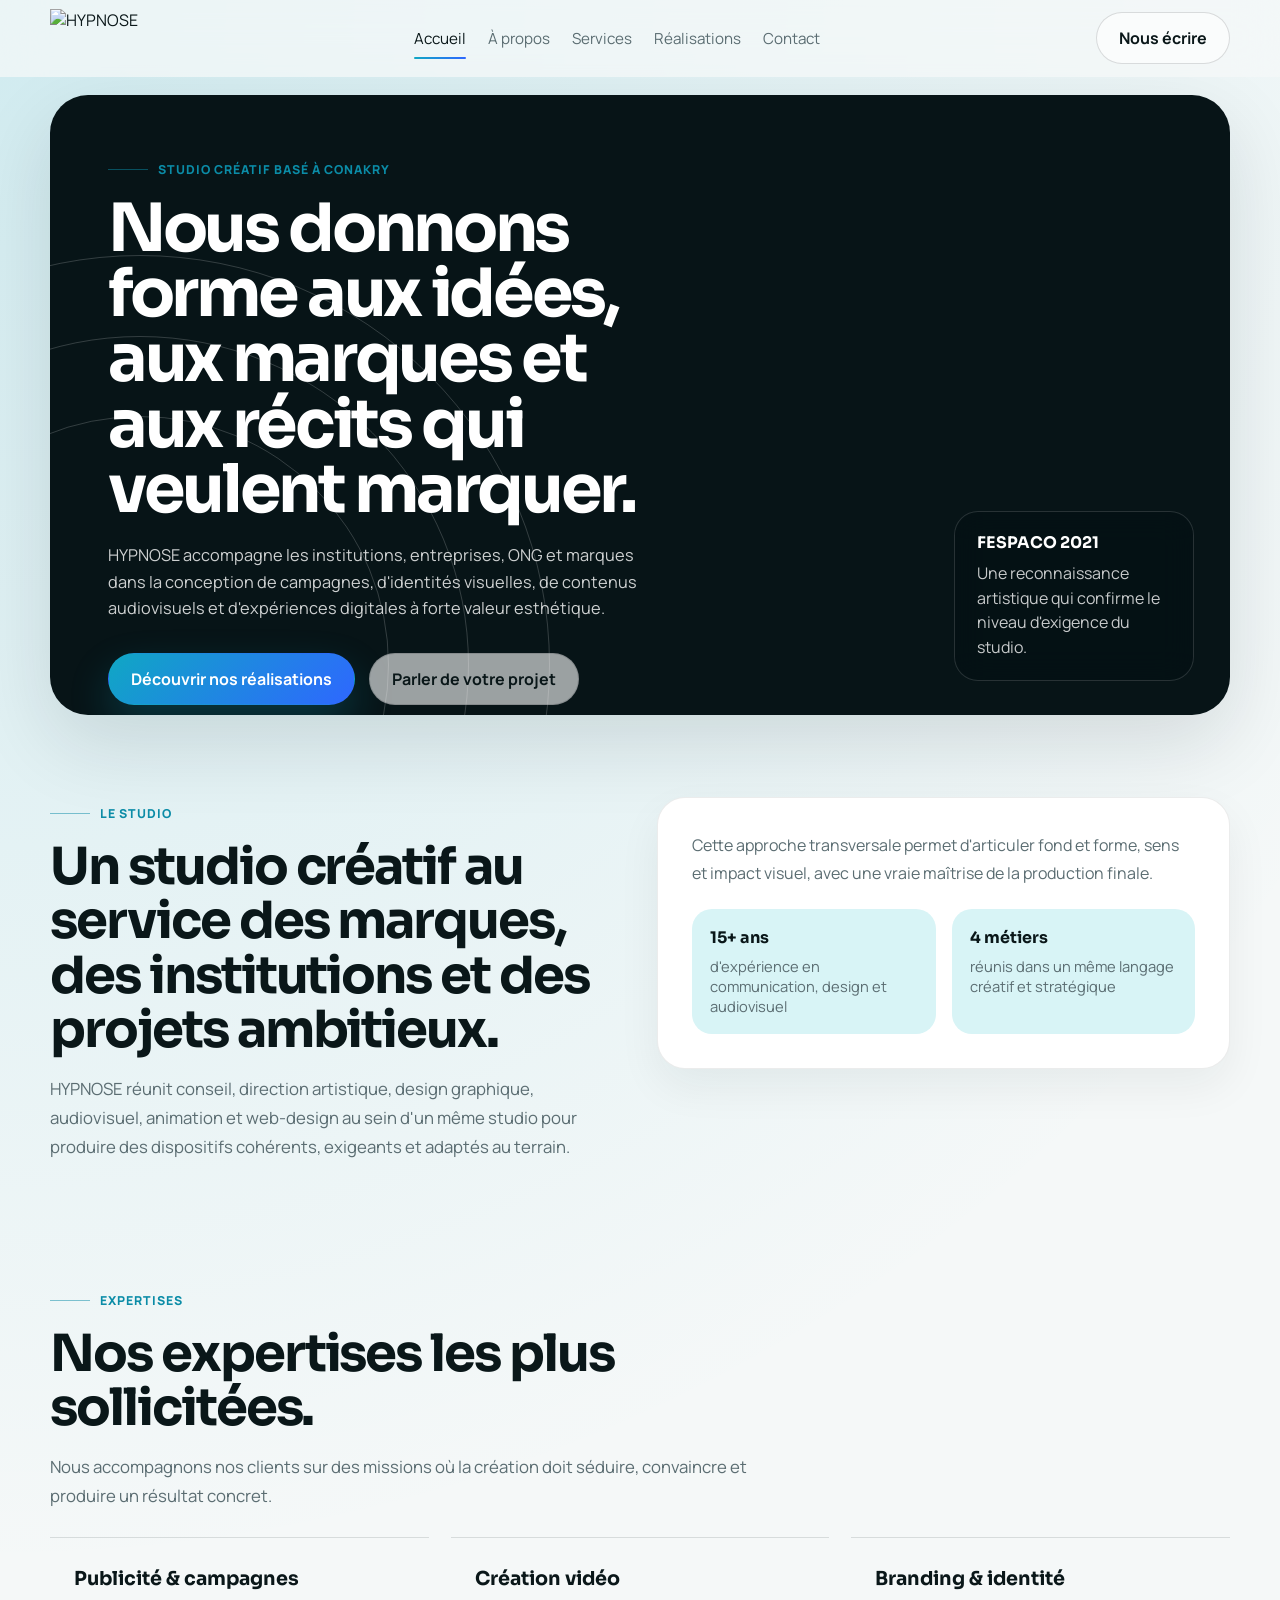
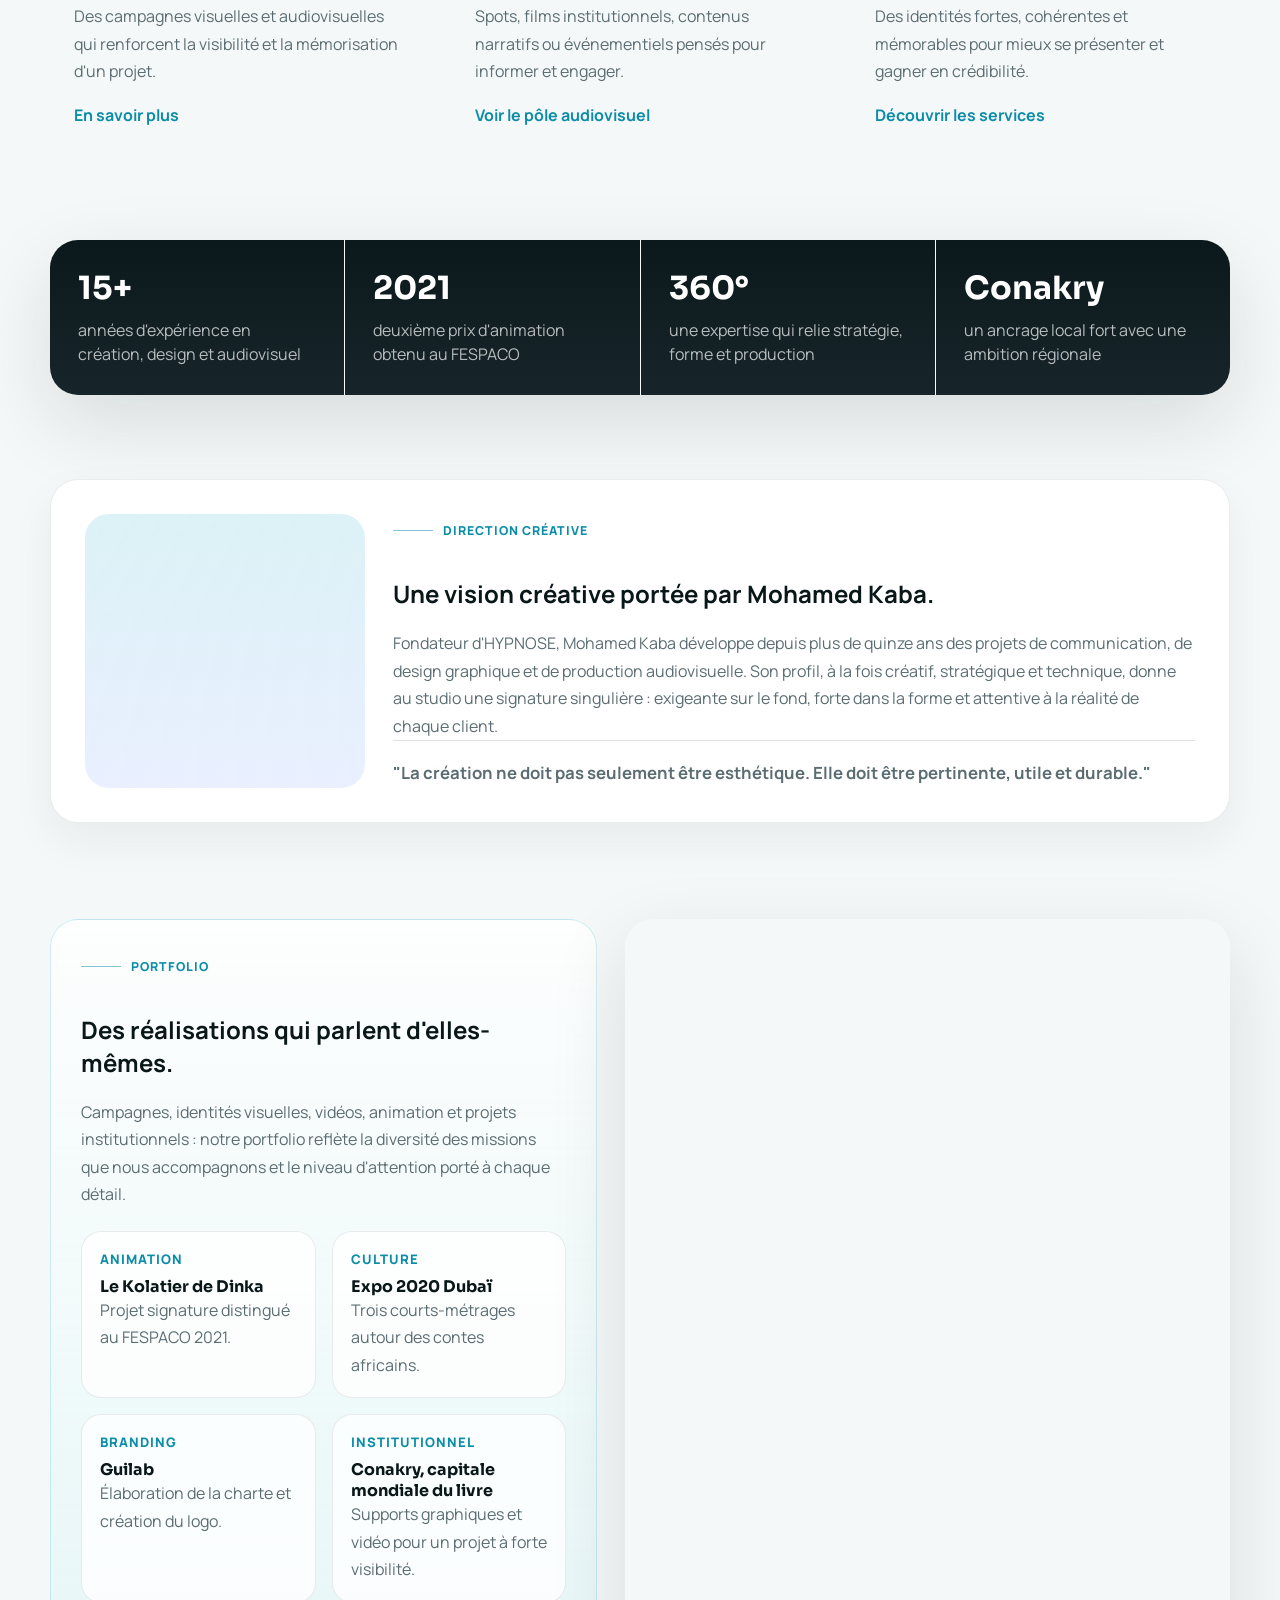
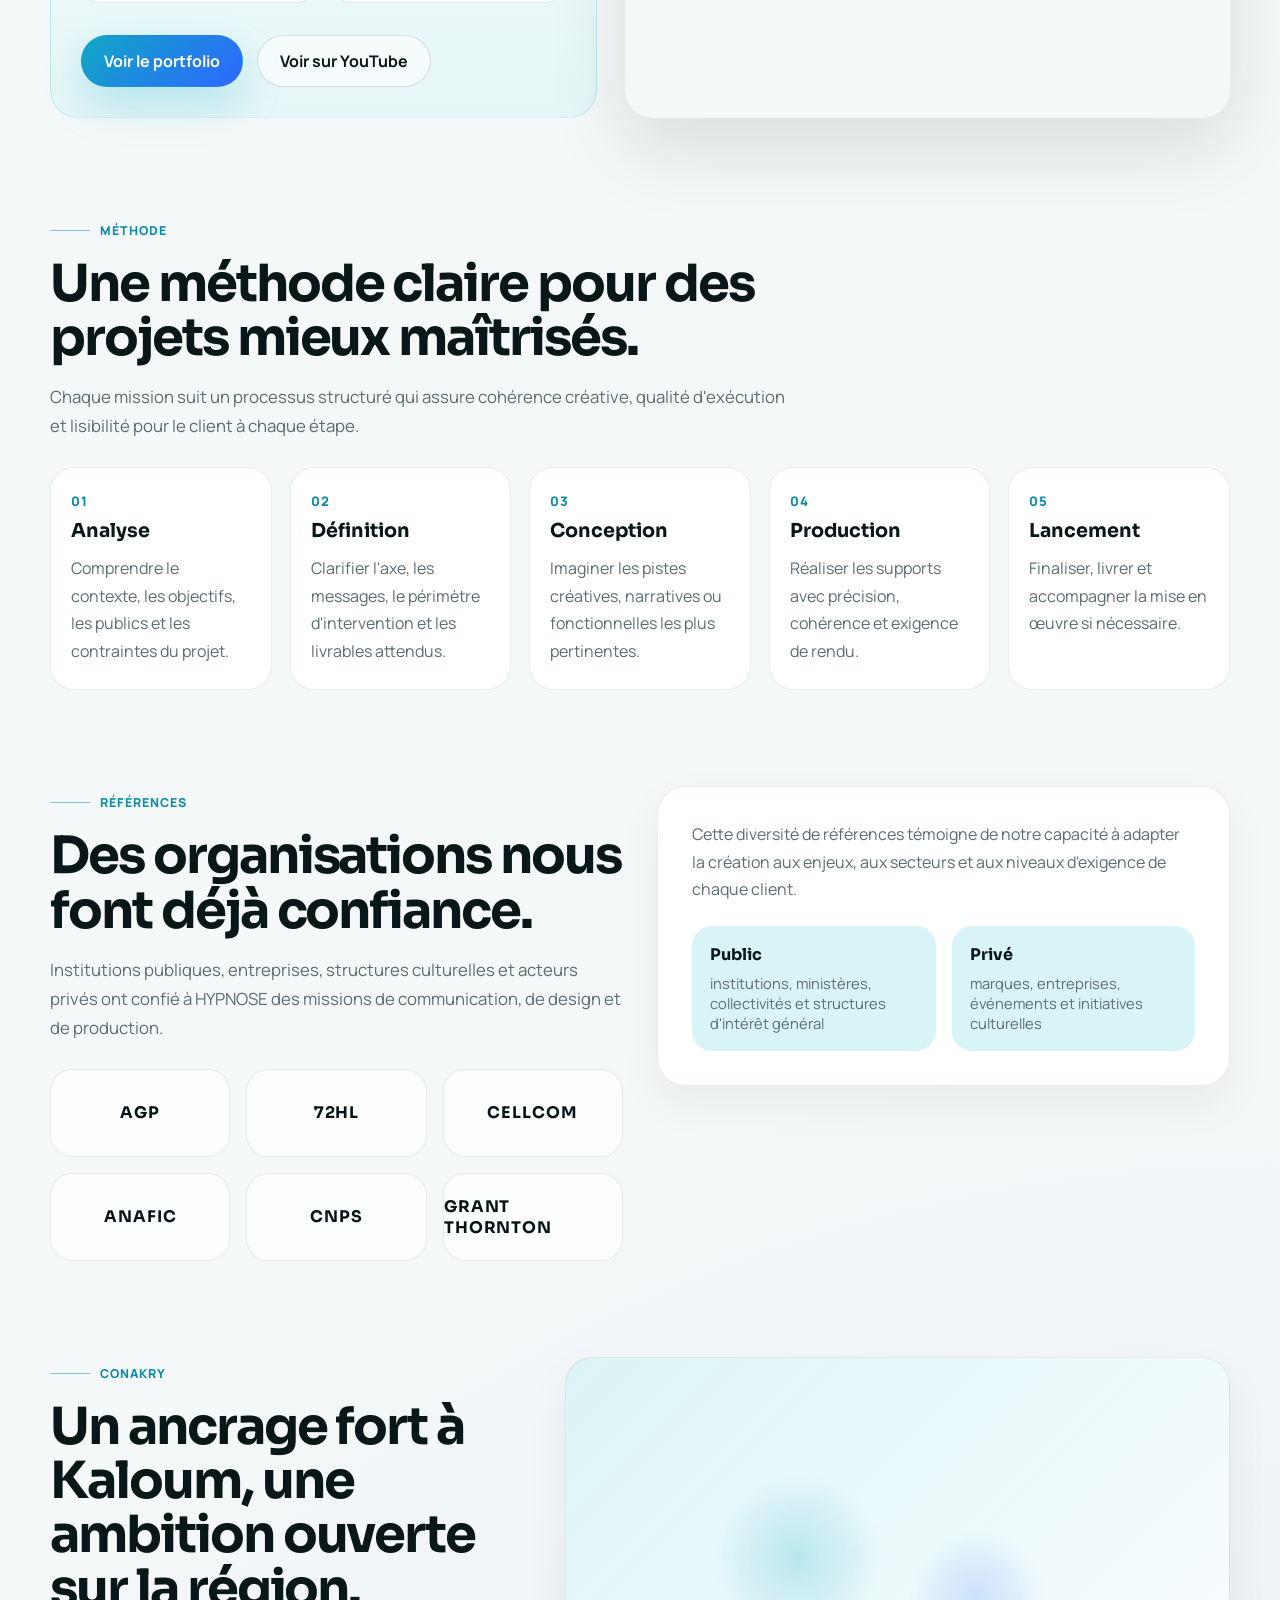
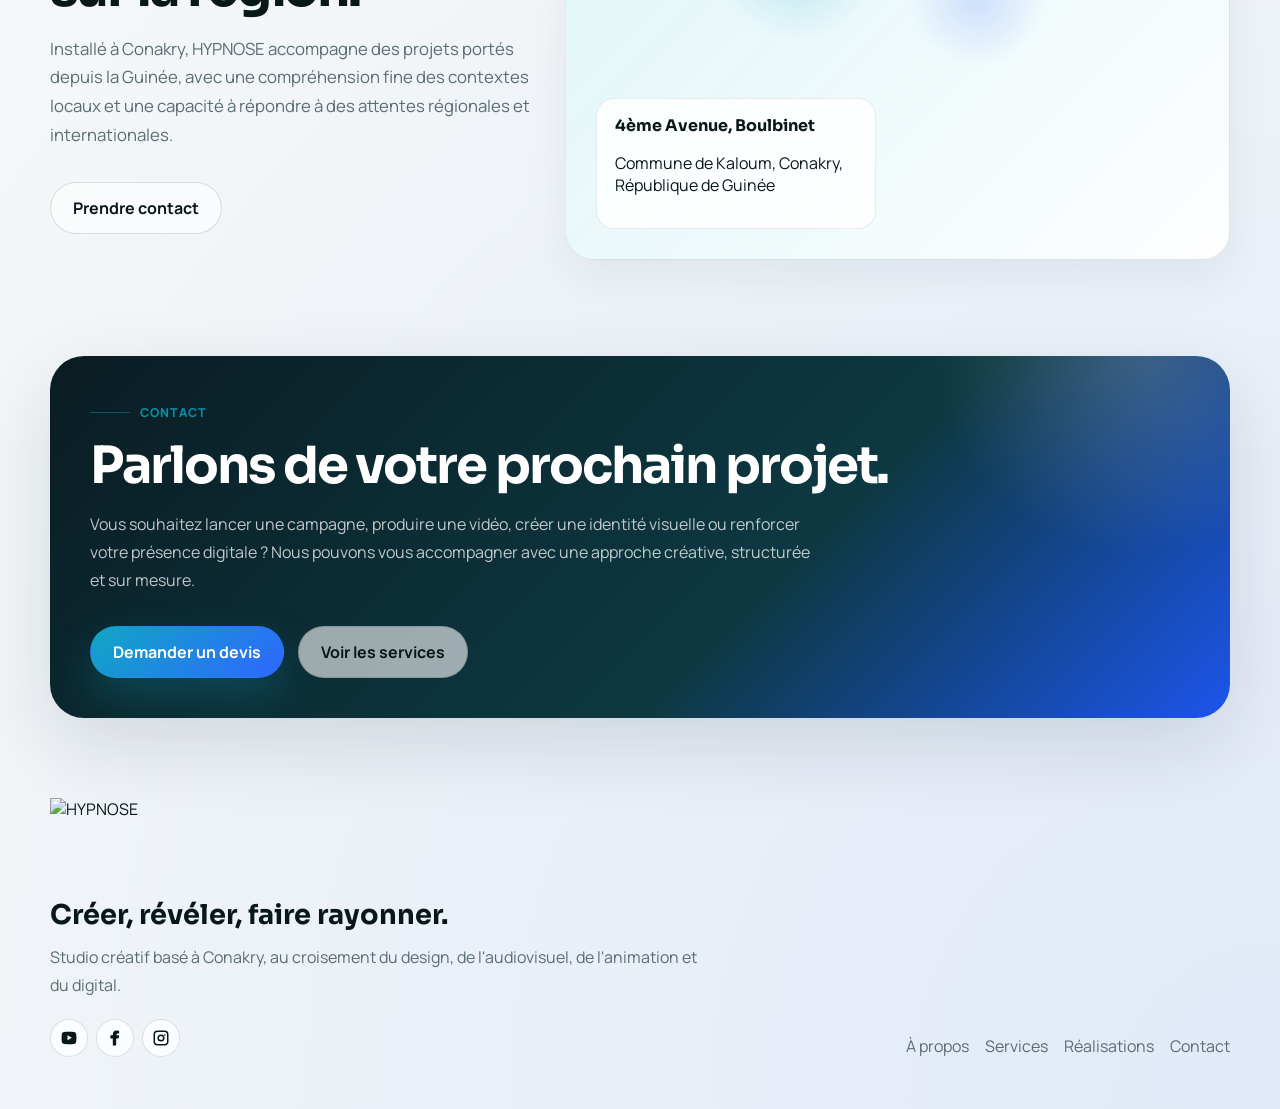
==== index.html @ 2167b1da "Add files via upload" ====
<!DOCTYPE html>
<html lang="fr">
  <head>
    <meta charset="UTF-8" />
    <meta name="viewport" content="width=device-width, initial-scale=1.0" />
    <title>HYPNOSE | Studio créatif à Conakry</title>
    <meta
      name="description"
      content="HYPNOSE est un studio créatif basé à Conakry. Campagnes, vidéo, branding, animation et expériences digitales à forte valeur esthétique."
    />
    <link rel="stylesheet" href="./styles.css" />
  </head>
  <body>
    <div class="page-shell">
      <header class="site-header">
        <div class="header-inner">
          <a class="brand-lockup" href="./index.html">
            <img class="brand-logo" src="https://lh3.googleusercontent.com/d/1Y_f4I9LjRa63JmgJzIFwQXj7VwagSABk" alt="HYPNOSE" />
          </a>

          <nav class="site-nav" aria-label="Navigation principale">
            <a class="is-active" href="./index.html">Accueil</a>
            <a href="./about.html">À propos</a>
            <a href="./services.html">Services</a>
            <a href="./portfolio.html">Réalisations</a>
            <a href="./contact.html">Contact</a>
          </nav>

          <div class="header-actions">
            <a class="button button-secondary" href="./contact.html">Nous écrire</a>
            <button class="menu-toggle" aria-label="Ouvrir le menu" aria-expanded="false">Menu</button>
          </div>
        </div>
      </header>

      <main>
        <section class="hero">
          <div class="section-inner">
            <div class="hero-panel">
              <div class="hero-orbits"></div>
              <div class="hero-grid">
                <div class="hero-copy">
                  <span class="eyebrow">Studio créatif basé à Conakry</span>
                  <h1>Nous donnons forme aux idées, aux marques et aux récits qui veulent marquer.</h1>
                  <p>
                    HYPNOSE accompagne les institutions, entreprises, ONG et marques dans la conception de campagnes,
                    d'identités visuelles, de contenus audiovisuels et d'expériences digitales à forte valeur esthétique.
                  </p>
                  <div class="hero-actions">
                    <a class="button button-primary" href="./portfolio.html">Découvrir nos réalisations</a>
                    <a class="button button-secondary" href="./contact.html">Parler de votre projet</a>
                  </div>
                </div>

                <div class="hero-side">
                  <div class="hero-image" aria-hidden="true"></div>
                </div>
              </div>

              <div class="hero-badge">
                <strong>FESPACO 2021</strong>
                <p>Une reconnaissance artistique qui confirme le niveau d'exigence du studio.</p>
              </div>
            </div>
          </div>
        </section>

        <section class="section">
          <div class="section-inner intro-grid">
            <div class="section-head" data-reveal>
              <span class="eyebrow">Le studio</span>
              <h2>Un studio créatif au service des marques, des institutions et des projets ambitieux.</h2>
              <p>
                HYPNOSE réunit conseil, direction artistique, design graphique, audiovisuel, animation et web-design
                au sein d'un même studio pour produire des dispositifs cohérents, exigeants et adaptés au terrain.
              </p>
            </div>

            <div class="support-panel" data-reveal>
              <p>
                Cette approche transversale permet d'articuler fond et forme, sens et impact visuel, avec une vraie
                maîtrise de la production finale.
              </p>
              <div class="support-stats">
                <div class="stat">
                  <strong>15+ ans</strong>
                  <span>d'expérience en communication, design et audiovisuel</span>
                </div>
                <div class="stat">
                  <strong>4 métiers</strong>
                  <span>réunis dans un même langage créatif et stratégique</span>
                </div>
              </div>
            </div>
          </div>
        </section>

        <section class="section">
          <div class="section-inner">
            <div class="section-head" data-reveal>
              <span class="eyebrow">Expertises</span>
              <h2>Nos expertises les plus sollicitées.</h2>
              <p>Nous accompagnons nos clients sur des missions où la création doit séduire, convaincre et produire un résultat concret.</p>
            </div>

            <div class="services-grid">
              <article class="service-card" data-reveal>
                <h3>Publicité & campagnes</h3>
                <p>Des campagnes visuelles et audiovisuelles qui renforcent la visibilité et la mémorisation d'un projet.</p>
                <a class="service-link" href="./services.html">En savoir plus</a>
              </article>
              <article class="service-card" data-reveal>
                <h3>Création vidéo</h3>
                <p>Spots, films institutionnels, contenus narratifs ou événementiels pensés pour informer et engager.</p>
                <a class="service-link" href="./services.html">Voir le pôle audiovisuel</a>
              </article>
              <article class="service-card" data-reveal>
                <h3>Branding & identité</h3>
                <p>Des identités fortes, cohérentes et mémorables pour mieux se présenter et gagner en crédibilité.</p>
                <a class="service-link" href="./services.html">Découvrir les services</a>
              </article>
            </div>
          </div>
        </section>

        <section class="reassurance-band">
          <div class="section-inner">
            <div class="reassurance-shell" data-reveal>
              <div class="reassurance-item">
                <strong>15+</strong>
                <span>années d'expérience en création, design et audiovisuel</span>
              </div>
              <div class="reassurance-item">
                <strong>2021</strong>
                <span>deuxième prix d'animation obtenu au FESPACO</span>
              </div>
              <div class="reassurance-item">
                <strong>360°</strong>
                <span>une expertise qui relie stratégie, forme et production</span>
              </div>
              <div class="reassurance-item">
                <strong>Conakry</strong>
                <span>un ancrage local fort avec une ambition régionale</span>
              </div>
            </div>
          </div>
        </section>

        <section class="section">
          <div class="section-inner">
            <div class="founder-panel" data-reveal>
              <div class="founder-visual" aria-hidden="true"></div>
              <div>
                <span class="eyebrow">Direction créative</span>
                <h2>Une vision créative portée par Mohamed Kaba.</h2>
                <p>
                  Fondateur d'HYPNOSE, Mohamed Kaba développe depuis plus de quinze ans des projets de communication,
                  de design graphique et de production audiovisuelle. Son profil, à la fois créatif, stratégique et
                  technique, donne au studio une signature singulière : exigeante sur le fond, forte dans la forme et
                  attentive à la réalité de chaque client.
                </p>
                <p class="quote">"La création ne doit pas seulement être esthétique. Elle doit être pertinente, utile et durable."</p>
              </div>
            </div>
          </div>
        </section>

        <section class="section">
          <div class="section-inner portfolio-shell">
            <div class="portfolio-strip" data-reveal>
              <span class="eyebrow">Portfolio</span>
              <h2>Des réalisations qui parlent d'elles-mêmes.</h2>
              <p>
                Campagnes, identités visuelles, vidéos, animation et projets institutionnels : notre portfolio reflète
                la diversité des missions que nous accompagnons et le niveau d'attention porté à chaque détail.
              </p>
              <div class="project-card-grid">
                <article class="project-card">
                  <span>Animation</span>
                  <strong>Le Kolatier de Dinka</strong>
                  <p>Projet signature distingué au FESPACO 2021.</p>
                </article>
                <article class="project-card">
                  <span>Culture</span>
                  <strong>Expo 2020 Dubaï</strong>
                  <p>Trois courts-métrages autour des contes africains.</p>
                </article>
                <article class="project-card">
                  <span>Branding</span>
                  <strong>Guilab</strong>
                  <p>Élaboration de la charte et création du logo.</p>
                </article>
                <article class="project-card">
                  <span>Institutionnel</span>
                  <strong>Conakry, capitale mondiale du livre</strong>
                  <p>Supports graphiques et vidéo pour un projet à forte visibilité.</p>
                </article>
              </div>
              <div class="cta-row">
                <a class="button button-primary" href="./portfolio.html">Voir le portfolio</a>
                <a class="button button-secondary" href="https://youtu.be/0PYG-26HTQA?si=YXo32HwwRJEc8eL0" target="_blank" rel="noreferrer">Voir sur YouTube</a>
              </div>
            </div>

            <div class="video-frame" data-reveal>
              <iframe
                src="https://www.youtube-nocookie.com/embed/0PYG-26HTQA?rel=0&modestbranding=1&playsinline=1"
                title="Portfolio HYPNOSE"
                loading="lazy"
                allow="accelerometer; autoplay; clipboard-write; encrypted-media; gyroscope; picture-in-picture"
                referrerpolicy="strict-origin-when-cross-origin"
                allowfullscreen
              ></iframe>
            </div>
          </div>
        </section>

        <section class="section">
          <div class="section-inner">
            <div class="section-head" data-reveal>
              <span class="eyebrow">Méthode</span>
              <h2>Une méthode claire pour des projets mieux maîtrisés.</h2>
              <p>
                Chaque mission suit un processus structuré qui assure cohérence créative, qualité d'exécution et
                lisibilité pour le client à chaque étape.
              </p>
            </div>

            <div class="process-grid">
              <article class="process-step" data-reveal>
                <span>01</span>
                <h3>Analyse</h3>
                <p>Comprendre le contexte, les objectifs, les publics et les contraintes du projet.</p>
              </article>
              <article class="process-step" data-reveal>
                <span>02</span>
                <h3>Définition</h3>
                <p>Clarifier l'axe, les messages, le périmètre d'intervention et les livrables attendus.</p>
              </article>
              <article class="process-step" data-reveal>
                <span>03</span>
                <h3>Conception</h3>
                <p>Imaginer les pistes créatives, narratives ou fonctionnelles les plus pertinentes.</p>
              </article>
              <article class="process-step" data-reveal>
                <span>04</span>
                <h3>Production</h3>
                <p>Réaliser les supports avec précision, cohérence et exigence de rendu.</p>
              </article>
              <article class="process-step" data-reveal>
                <span>05</span>
                <h3>Lancement</h3>
                <p>Finaliser, livrer et accompagner la mise en œuvre si nécessaire.</p>
              </article>
            </div>
          </div>
        </section>

        <section class="section">
          <div class="section-inner split-grid">
            <div data-reveal>
              <div class="section-head">
                <span class="eyebrow">Références</span>
                <h2>Des organisations nous font déjà confiance.</h2>
                <p>
                  Institutions publiques, entreprises, structures culturelles et acteurs privés ont confié à HYPNOSE
                  des missions de communication, de design et de production.
                </p>
              </div>
              <div class="logo-cloud">
                <div class="logo-chip">AGP</div>
                <div class="logo-chip">72HL</div>
                <div class="logo-chip">Cellcom</div>
                <div class="logo-chip">ANAFIC</div>
                <div class="logo-chip">CNPS</div>
                <div class="logo-chip">Grant Thornton</div>
              </div>
            </div>

            <div class="support-panel" data-reveal>
              <p>
                Cette diversité de références témoigne de notre capacité à adapter la création aux enjeux, aux secteurs
                et aux niveaux d'exigence de chaque client.
              </p>
              <div class="support-stats">
                <div class="stat">
                  <strong>Public</strong>
                  <span>institutions, ministères, collectivités et structures d'intérêt général</span>
                </div>
                <div class="stat">
                  <strong>Privé</strong>
                  <span>marques, entreprises, événements et initiatives culturelles</span>
                </div>
              </div>
            </div>
          </div>
        </section>

        <section class="section">
          <div class="section-inner location-grid">
            <div class="section-head" data-reveal>
              <span class="eyebrow">Conakry</span>
              <h2>Un ancrage fort à Kaloum, une ambition ouverte sur la région.</h2>
              <p>
                Installé à Conakry, HYPNOSE accompagne des projets portés depuis la Guinée, avec une compréhension fine
                des contextes locaux et une capacité à répondre à des attentes régionales et internationales.
              </p>
              <div class="cta-row">
                <a class="button button-secondary" href="./contact.html">Prendre contact</a>
              </div>
            </div>

            <div class="map-panel" data-reveal>
              <iframe
                class="map-embed"
                title="Localisation HYPNOSE à Kaloum, Conakry"
                src="https://www.google.com/maps?q=9.508363,-13.715976&z=16&output=embed"
                loading="lazy"
                referrerpolicy="no-referrer-when-downgrade"
              ></iframe>
              <div class="map-note">
                <strong>4ème Avenue, Boulbinet</strong>
                <p>Commune de Kaloum, Conakry, République de Guinée</p>
              </div>
            </div>
          </div>
        </section>

        <section class="section">
          <div class="section-inner">
            <div class="cta-banner" data-reveal>
              <span class="eyebrow">Contact</span>
              <h2>Parlons de votre prochain projet.</h2>
              <p>
                Vous souhaitez lancer une campagne, produire une vidéo, créer une identité visuelle ou renforcer votre
                présence digitale ? Nous pouvons vous accompagner avec une approche créative, structurée et sur mesure.
              </p>
              <div class="cta-row">
                <a class="button button-primary" href="./contact.html">Demander un devis</a>
                <a class="button button-secondary" href="./services.html">Voir les services</a>
              </div>
            </div>
          </div>
        </section>
      </main>

      <footer class="site-footer">
        <div class="footer-inner">
          <div class="footer-copy">
            <a class="brand-lockup" href="./index.html">
              <img class="brand-logo brand-logo-large" src="https://lh3.googleusercontent.com/d/1Y_f4I9LjRa63JmgJzIFwQXj7VwagSABk" alt="HYPNOSE" />
            </a>
            <h3>Créer, révéler, faire rayonner.</h3>
            <p>Studio créatif basé à Conakry, au croisement du design, de l'audiovisuel, de l'animation et du digital.</p>
            <div class="social-links footer-socials" aria-label="Réseaux sociaux">
              <a class="social-link social-link-youtube" href="#" aria-label="YouTube">
                <svg viewBox="0 0 24 24" aria-hidden="true"><path d="M21.6 7.2s-.2-1.6-.9-2.3c-.9-.9-1.9-.9-2.4-1C15 3.6 12 3.6 12 3.6s-3 0-6.3.3c-.5.1-1.5.1-2.4 1-.7.7-.9 2.3-.9 2.3S2.1 9.1 2.1 11v1.8c0 1.9.3 3.8.3 3.8s.2 1.6.9 2.3c.9.9 2.1.9 2.6 1 1.9.2 6.1.3 6.1.3s3 0 6.3-.3c.5-.1 1.5-.1 2.4-1 .7-.7.9-2.3.9-2.3s.3-1.9.3-3.8V11c0-1.9-.3-3.8-.3-3.8ZM10 15.1V8.4l5.8 3.4-5.8 3.3Z"/></svg>
              </a>
              <a class="social-link social-link-facebook" href="#" aria-label="Facebook">
                <svg viewBox="0 0 24 24" aria-hidden="true"><path d="M14.1 8.4V6.9c0-.7.5-.9 1-.9h2.4V2.2L14.2 2c-3.3 0-5.1 2-5.1 5.5v.9H5.8v4.2h3.3V22h4.4v-9.4h3.4l.6-4.2h-4Z"/></svg>
              </a>
              <a class="social-link social-link-instagram" href="#" aria-label="Instagram">
                <svg viewBox="0 0 24 24" aria-hidden="true"><path d="M7.4 2h9.2A5.4 5.4 0 0 1 22 7.4v9.2a5.4 5.4 0 0 1-5.4 5.4H7.4A5.4 5.4 0 0 1 2 16.6V7.4A5.4 5.4 0 0 1 7.4 2Zm0 2A3.4 3.4 0 0 0 4 7.4v9.2A3.4 3.4 0 0 0 7.4 20h9.2a3.4 3.4 0 0 0 3.4-3.4V7.4A3.4 3.4 0 0 0 16.6 4H7.4Zm4.6 3.3A4.7 4.7 0 1 1 7.3 12 4.7 4.7 0 0 1 12 7.3Zm0 2A2.7 2.7 0 1 0 14.7 12 2.7 2.7 0 0 0 12 9.3Zm5-2.4a1.1 1.1 0 1 1-1.1 1.1A1.1 1.1 0 0 1 17 6.9Z"/></svg>
              </a>
            </div>
          </div>

          <div class="footer-links">
            <a href="./about.html">À propos</a>
            <a href="./services.html">Services</a>
            <a href="./portfolio.html">Réalisations</a>
            <a href="./contact.html">Contact</a>
          </div>
        </div>
      </footer>
    </div>

    <script src="./script.js"></script>
  </body>
</html>
---- styles.css ----
@import url("https://fonts.googleapis.com/css2?family=Manrope:wght@400;500;700;800&family=Sora:wght@400;600;700;800&display=swap");

:root {
  --bg: #f5f8f8;
  --surface: #ffffff;
  --surface-alt: #d8f4f6;
  --surface-dark: #071417;
  --text: #0a1719;
  --muted: #5b6d72;
  --line: rgba(7, 20, 23, 0.12);
  --brand: #10a7c4;
  --brand-deep: #0b8ca7;
  --brand-soft: rgba(16, 167, 196, 0.12);
  --blue: #2e67ff;
  --white: #ffffff;
  --max-width: 1180px;
  --radius: 28px;
  --shadow: 0 28px 80px rgba(9, 26, 31, 0.12);
}

* {
  box-sizing: border-box;
}

html {
  scroll-behavior: smooth;
}

body {
  margin: 0;
  font-family: "Manrope", sans-serif;
  color: var(--text);
  background:
    radial-gradient(circle at top left, rgba(16, 167, 196, 0.16), transparent 26%),
    radial-gradient(circle at bottom right, rgba(46, 103, 255, 0.1), transparent 28%),
    var(--bg);
}

main,
section,
article,
div {
  min-width: 0;
}

img {
  max-width: 100%;
  display: block;
}

a {
  color: inherit;
  text-decoration: none;
}

button,
input,
select,
textarea {
  font: inherit;
}

.page-shell {
  position: relative;
  overflow: clip;
}

.site-header {
  position: sticky;
  top: 0;
  z-index: 20;
  backdrop-filter: blur(20px);
  background: rgba(245, 248, 248, 0.72);
  border-bottom: 1px solid transparent;
  transition: border-color 220ms ease, background 220ms ease;
}

.site-header.is-scrolled {
  border-color: var(--line);
  background: rgba(245, 248, 248, 0.9);
}

.header-inner,
.section-inner,
.footer-inner {
  width: min(calc(100% - 40px), var(--max-width));
  margin: 0 auto;
}

.header-inner {
  display: flex;
  align-items: center;
  justify-content: space-between;
  min-height: 76px;
  gap: 16px;
}

.brand-lockup {
  display: inline-flex;
  align-items: center;
  flex: 0 0 auto;
}

.brand-logo {
  width: auto;
  height: 58px;
  object-fit: contain;
}

.brand-logo-large {
  height: 82px;
}

.site-nav {
  display: flex;
  align-items: center;
  gap: 22px;
}

.site-nav a {
  position: relative;
  font-size: 0.95rem;
  color: var(--muted);
}

.site-nav a.is-active,
.site-nav a:hover {
  color: var(--text);
}

.site-nav a.is-active::after,
.site-nav a:hover::after {
  content: "";
  position: absolute;
  left: 0;
  right: 0;
  bottom: -10px;
  height: 2px;
  border-radius: 999px;
  background: linear-gradient(90deg, var(--brand), var(--blue));
}

.header-actions {
  display: flex;
  align-items: center;
  gap: 12px;
}

.social-links {
  display: inline-flex;
  align-items: center;
  gap: 8px;
}

.social-link {
  display: inline-grid;
  place-items: center;
  width: 38px;
  height: 38px;
  border-radius: 50%;
  border: 1px solid rgba(7, 20, 23, 0.12);
  background: rgba(255, 255, 255, 0.72);
  color: var(--text);
  font-family: "Sora", sans-serif;
  font-size: 0.72rem;
  font-weight: 800;
  letter-spacing: 0.03em;
  transition: transform 180ms ease, border-color 180ms ease, background 180ms ease, color 180ms ease;
}

.social-link svg {
  width: 18px;
  height: 18px;
  fill: currentColor;
}

.social-link:hover {
  transform: translateY(-2px);
  color: var(--white);
}

.social-link-youtube:hover {
  border-color: #ff0000;
  background: #ff0000;
}

.social-link-facebook:hover {
  border-color: #1877f2;
  background: #1877f2;
}

.social-link-instagram:hover {
  border-color: #e4405f;
  background:
    radial-gradient(circle at 30% 105%, #fdf497 0 18%, #fd5949 38%, transparent 39%),
    linear-gradient(135deg, #405de6, #833ab4 42%, #c13584 68%, #e1306c);
}

.footer-socials {
  margin-top: 20px;
}

.menu-toggle {
  display: none;
  min-width: 72px;
  height: 52px;
  padding: 0 16px;
  border: 1px solid var(--line);
  border-radius: 999px;
  background: var(--surface);
  color: var(--text);
  line-height: 1;
  text-align: center;
}

.button {
  display: inline-flex;
  align-items: center;
  justify-content: center;
  gap: 10px;
  min-height: 52px;
  padding: 0 22px;
  border-radius: 999px;
  border: 1px solid transparent;
  font-weight: 700;
  transition: transform 180ms ease, box-shadow 180ms ease, border-color 180ms ease, background 180ms ease;
}

.button:hover {
  transform: translateY(-2px);
}

.button-primary {
  color: var(--white);
  background: linear-gradient(135deg, var(--brand), var(--blue));
  box-shadow: 0 18px 42px rgba(16, 167, 196, 0.24);
}

.button-secondary {
  color: var(--text);
  background: rgba(255, 255, 255, 0.6);
  border-color: rgba(7, 20, 23, 0.14);
}

.button-dark {
  color: var(--white);
  background: var(--surface-dark);
}

.eyebrow {
  display: inline-flex;
  align-items: center;
  gap: 10px;
  margin-bottom: 18px;
  color: var(--brand-deep);
  font-weight: 800;
  letter-spacing: 0.08em;
  text-transform: uppercase;
  font-size: 0.77rem;
}

.eyebrow::before {
  content: "";
  width: 40px;
  height: 1px;
  background: currentColor;
  opacity: 0.5;
}

.hero {
  position: relative;
  padding: 18px 0 34px;
}

.hero-panel {
  position: relative;
  height: min(620px, calc(100svh - 108px));
  min-height: 520px;
  border-radius: 38px;
  overflow: hidden;
  background: var(--surface-dark);
  color: var(--white);
  box-shadow: var(--shadow);
}

.hero-grid {
  position: relative;
  z-index: 1;
  height: 100%;
  display: grid;
  grid-template-columns: minmax(0, 0.95fr) minmax(360px, 0.85fr);
  align-items: center;
}

.hero-copy {
  padding: 58px 0 58px 58px;
  max-width: 600px;
}

.hero-copy h1 {
  margin: 0;
  font-family: "Sora", sans-serif;
  font-size: clamp(2.6rem, 5.2vw, 4.7rem);
  line-height: 0.98;
  letter-spacing: -0.05em;
}

.page-hero h1 {
  margin: 0;
  font-family: "Sora", sans-serif;
  font-size: clamp(2.1rem, 4.1vw, 3.75rem);
  line-height: 1.03;
  letter-spacing: -0.05em;
}

.hero-copy p,
.page-hero-copy p {
  max-width: 560px;
  margin: 20px 0 0;
  font-size: 1.02rem;
  line-height: 1.62;
  color: rgba(255, 255, 255, 0.8);
}

.page-hero .page-hero-copy p {
  color: #52686e;
}

.hero-actions,
.cta-row {
  display: flex;
  flex-wrap: wrap;
  gap: 14px;
  margin-top: 32px;
}

.hero-side {
  position: relative;
  min-height: 100%;
}

.hero-image {
  position: absolute;
  inset: 0;
  background:
    linear-gradient(90deg, rgba(7, 20, 23, 0.12), rgba(7, 20, 23, 0.08)),
    url("https://lh3.googleusercontent.com/u/0/d/14KNS-xoIOmNJ4_wtOVpO8ai0eFQjlwkI") 58% center / cover no-repeat;
  transform: scale(1.04);
}

.hero-orbits,
.hero-orbits::before,
.hero-orbits::after {
  position: absolute;
  border: 1px solid rgba(255, 255, 255, 0.18);
  border-radius: 50%;
}

.hero-orbits {
  width: 820px;
  height: 820px;
  left: -320px;
  bottom: -360px;
}

.hero-orbits::before,
.hero-orbits::after {
  content: "";
  inset: 80px;
}

.hero-orbits::after {
  inset: 160px;
}

.hero-badge {
  position: absolute;
  right: 36px;
  bottom: 34px;
  z-index: 2;
  max-width: 240px;
  padding: 20px 22px;
  border: 1px solid rgba(255, 255, 255, 0.14);
  border-radius: 24px;
  background: rgba(3, 15, 18, 0.5);
  backdrop-filter: blur(16px);
}

.hero-badge strong,
.stat strong,
.feature-line strong,
.service-block strong,
.project-card strong {
  display: block;
  font-family: "Sora", sans-serif;
}

.hero-badge p {
  margin: 8px 0 0;
  color: rgba(255, 255, 255, 0.78);
  line-height: 1.55;
}

.section {
  padding: 48px 0;
}

.section-head {
  max-width: 740px;
  margin-bottom: 26px;
}

.section-head h2 {
  margin: 0;
  font-family: "Sora", sans-serif;
  font-size: clamp(2rem, 4vw, 3.4rem);
  line-height: 1.06;
  letter-spacing: -0.04em;
}

.section-head p {
  margin: 18px 0 0;
  color: var(--muted);
  font-size: 1.05rem;
  line-height: 1.72;
}

.intro-grid,
.split-grid,
.contact-grid,
.about-grid {
  display: grid;
  grid-template-columns: repeat(2, minmax(0, 1fr));
  gap: 34px;
  align-items: start;
}

.support-panel,
.founder-panel,
.map-panel,
.contact-panel {
  padding: 34px;
  border-radius: var(--radius);
  background: var(--surface);
  border: 1px solid rgba(7, 20, 23, 0.08);
  box-shadow: 0 18px 44px rgba(9, 26, 31, 0.06);
}

.support-panel p,
.founder-panel p,
.service-summary p,
.contact-panel p {
  margin: 0;
  color: var(--muted);
  line-height: 1.72;
}

.support-stats {
  display: grid;
  grid-template-columns: repeat(2, minmax(0, 1fr));
  gap: 16px;
  margin-top: 22px;
}

.stat {
  padding: 18px;
  border-radius: 20px;
  background: var(--surface-alt);
}

.stat span {
  display: block;
  margin-top: 8px;
  font-size: 0.92rem;
  color: var(--muted);
}

.services-grid {
  display: grid;
  grid-template-columns: repeat(3, minmax(0, 1fr));
  gap: 22px;
}

.service-card,
.value-card,
.benefit-card {
  position: relative;
  padding: 28px 24px 30px;
  border-top: 1px solid var(--line);
  transition: transform 180ms ease, border-color 180ms ease, background 180ms ease;
}

.service-card:hover,
.value-card:hover,
.benefit-card:hover {
  transform: translateY(-4px);
  border-color: rgba(16, 167, 196, 0.36);
  background: rgba(255, 255, 255, 0.36);
}

.service-card h3,
.value-card h3,
.portfolio-strip h3,
.process-step h3,
.service-block h3,
.benefit-card h3 {
  margin: 0 0 12px;
  font-family: "Sora", sans-serif;
  font-size: 1.2rem;
}

.service-card p,
.value-card p,
.portfolio-strip p,
.process-step p,
.service-block p,
.benefit-card p,
.contact-list p,
.footer-copy p {
  margin: 0;
  color: var(--muted);
  line-height: 1.72;
}

.service-link {
  display: inline-flex;
  align-items: center;
  gap: 8px;
  margin-top: 18px;
  color: var(--brand-deep);
  font-weight: 700;
}

.reassurance-band {
  padding: 36px 0;
}

.reassurance-shell {
  display: grid;
  grid-template-columns: repeat(4, minmax(0, 1fr));
  gap: 1px;
  overflow: hidden;
  border-radius: 28px;
  background: rgba(255, 255, 255, 0.08);
  box-shadow: var(--shadow);
}

.reassurance-item {
  padding: 28px;
  background: linear-gradient(180deg, rgba(7, 20, 23, 0.98), rgba(4, 18, 24, 0.92));
  color: var(--white);
}

.reassurance-item strong {
  font-family: "Sora", sans-serif;
  font-size: 2rem;
}

.reassurance-item span {
  display: block;
  margin-top: 10px;
  color: rgba(255, 255, 255, 0.7);
  line-height: 1.55;
}

.founder-panel {
  display: grid;
  grid-template-columns: 280px minmax(0, 1fr);
  gap: 28px;
  align-items: stretch;
}

.founder-visual {
  min-height: 100%;
  border-radius: 24px;
  background:
    linear-gradient(180deg, rgba(16, 167, 196, 0.15), rgba(46, 103, 255, 0.1)),
    linear-gradient(135deg, rgba(255, 255, 255, 0.75), rgba(255, 255, 255, 0.2)),
    url("https://lh3.googleusercontent.com/u/0/d/14KNS-xoIOmNJ4_wtOVpO8ai0eFQjlwkI") 72% center / cover no-repeat;
}

.quote {
  margin-top: 18px;
  padding-top: 18px;
  border-top: 1px solid var(--line);
  color: var(--text);
  font-size: 1.05rem;
  font-weight: 700;
}

.portfolio-shell {
  display: grid;
  grid-template-columns: minmax(0, 0.95fr) minmax(0, 1.05fr);
  gap: 28px;
  align-items: stretch;
}

.portfolio-strip {
  padding: 30px;
  border-radius: var(--radius);
  background: linear-gradient(180deg, rgba(255, 255, 255, 0.8), rgba(216, 244, 246, 0.52));
  border: 1px solid rgba(16, 167, 196, 0.18);
}

.project-card-grid {
  display: grid;
  grid-template-columns: repeat(2, minmax(0, 1fr));
  gap: 16px;
  margin-top: 22px;
}

.project-card {
  padding: 18px;
  border-radius: 20px;
  background: rgba(255, 255, 255, 0.78);
  border: 1px solid rgba(7, 20, 23, 0.08);
}

.project-card span,
.process-step span,
.service-meta span {
  display: block;
  margin-bottom: 8px;
  color: var(--brand-deep);
  font-size: 0.82rem;
  font-weight: 800;
  letter-spacing: 0.08em;
  text-transform: uppercase;
}

.video-frame {
  position: relative;
  aspect-ratio: 16 / 9;
  width: 100%;
  overflow: hidden;
  border-radius: var(--radius);
  box-shadow: var(--shadow);
}

.video-frame iframe {
  width: 100%;
  height: 100%;
  border: 0;
}

.process-grid {
  display: grid;
  grid-template-columns: repeat(5, minmax(0, 1fr));
  gap: 18px;
}

.process-step {
  padding: 24px 20px;
  border-radius: 24px;
  background: var(--surface);
  border: 1px solid rgba(7, 20, 23, 0.08);
}

.logo-cloud {
  display: grid;
  grid-template-columns: repeat(3, minmax(0, 1fr));
  gap: 16px;
}

.logo-chip {
  display: grid;
  place-items: center;
  min-height: 88px;
  border-radius: 22px;
  border: 1px solid rgba(7, 20, 23, 0.08);
  background: rgba(255, 255, 255, 0.7);
  color: var(--surface-dark);
  font-family: "Sora", sans-serif;
  font-weight: 700;
  letter-spacing: 0.06em;
  text-transform: uppercase;
}

.location-grid {
  display: grid;
  grid-template-columns: minmax(0, 0.85fr) minmax(0, 1.15fr);
  gap: 24px;
}

.map-panel {
  position: relative;
  overflow: hidden;
  min-height: 340px;
  background:
    radial-gradient(circle at 35% 40%, rgba(16, 167, 196, 0.22), transparent 16%),
    radial-gradient(circle at 62% 48%, rgba(46, 103, 255, 0.18), transparent 14%),
    linear-gradient(135deg, rgba(216, 244, 246, 0.88), rgba(255, 255, 255, 0.92));
}

.map-embed {
  position: absolute;
  inset: 0;
  width: 100%;
  height: 100%;
  border: 0;
  filter: saturate(0.9) contrast(0.96);
}

.map-note {
  position: absolute;
  left: 30px;
  bottom: 30px;
  max-width: 280px;
  padding: 16px 18px;
  border-radius: 18px;
  background: rgba(255, 255, 255, 0.82);
  border: 1px solid rgba(7, 20, 23, 0.08);
}

.map-note strong {
  display: block;
  margin-bottom: 6px;
  font-family: "Sora", sans-serif;
}

.cta-banner {
  position: relative;
  overflow: hidden;
  padding: 40px;
  border-radius: 34px;
  color: var(--white);
  background: linear-gradient(135deg, #0a1c22, #0d3943 62%, #1c55ec);
  box-shadow: var(--shadow);
}

.cta-banner::after {
  content: "";
  position: absolute;
  width: 420px;
  height: 420px;
  right: -120px;
  top: -220px;
  border-radius: 50%;
  background: radial-gradient(circle, rgba(255, 255, 255, 0.18), transparent 70%);
}

.cta-banner h2 {
  position: relative;
  z-index: 1;
  margin: 0;
  font-family: "Sora", sans-serif;
  font-size: clamp(2rem, 4vw, 3.4rem);
  line-height: 1.04;
  letter-spacing: -0.04em;
}

.cta-banner p {
  position: relative;
  z-index: 1;
  max-width: 720px;
  margin: 18px 0 0;
  color: rgba(255, 255, 255, 0.74);
  line-height: 1.75;
}

.site-footer {
  padding: 32px 0 52px;
}

.footer-inner {
  display: grid;
  grid-template-columns: 1.15fr 0.85fr;
  gap: 18px;
  align-items: end;
}

.footer-copy h3 {
  margin: 18px 0 12px;
  font-family: "Sora", sans-serif;
  font-size: 1.7rem;
}

.footer-links {
  display: flex;
  flex-wrap: wrap;
  justify-content: flex-end;
  gap: 16px;
  color: var(--muted);
}

.page-hero {
  padding: 22px 0 12px;
}

.page-hero-shell {
  display: grid;
  grid-template-columns: minmax(0, 0.92fr) minmax(320px, 0.88fr);
  gap: 22px;
  padding: 30px;
  border-radius: 30px;
  background:
    radial-gradient(circle at top left, rgba(16, 167, 196, 0.24), transparent 32%),
    linear-gradient(180deg, rgba(255, 255, 255, 0.9), rgba(216, 244, 246, 0.62));
  box-shadow: var(--shadow);
}

.page-hero-copy {
  padding: 6px 0;
}

.page-hero-visual {
  min-height: 300px;
  border-radius: 24px;
  background:
    linear-gradient(180deg, rgba(7, 20, 23, 0.08), rgba(7, 20, 23, 0.04)),
    url("https://lh3.googleusercontent.com/u/0/d/14KNS-xoIOmNJ4_wtOVpO8ai0eFQjlwkI") 58% center / cover no-repeat;
}

.values-grid,
.benefits-grid {
  display: grid;
  grid-template-columns: repeat(5, minmax(0, 1fr));
  gap: 16px;
}

.service-stack {
  display: grid;
  gap: 24px;
}

.service-block {
  display: grid;
  grid-template-columns: minmax(0, 0.95fr) minmax(280px, 0.72fr);
  gap: 22px;
  padding: 30px;
  border-radius: 30px;
  background: rgba(255, 255, 255, 0.76);
  border: 1px solid rgba(7, 20, 23, 0.08);
  box-shadow: 0 16px 36px rgba(9, 26, 31, 0.06);
}

.service-meta {
  display: grid;
  gap: 16px;
}

.service-meta-panel {
  padding: 18px;
  border-radius: 20px;
  background: var(--surface-alt);
}

.service-meta-panel ul,
.contact-list ul {
  margin: 10px 0 0;
  padding-left: 18px;
  color: var(--muted);
  line-height: 1.72;
}

.portfolio-page-grid {
  display: grid;
  grid-template-columns: minmax(0, 1.05fr) minmax(280px, 0.95fr);
  gap: 24px;
}

.portfolio-showcase,
.portfolio-list,
.contact-panel {
  overflow: hidden;
  padding: 28px;
  border-radius: 28px;
  background: rgba(255, 255, 255, 0.78);
  border: 1px solid rgba(7, 20, 23, 0.08);
  box-shadow: 0 16px 36px rgba(9, 26, 31, 0.06);
}

.project-list {
  display: grid;
  gap: 16px;
}

.project-list article {
  padding-top: 16px;
  border-top: 1px solid var(--line);
}

.project-list article:first-child {
  padding-top: 0;
  border-top: 0;
}

.project-list h3 {
  margin: 0 0 8px;
  font-family: "Sora", sans-serif;
  font-size: 1.15rem;
}

.project-list p {
  margin: 0;
  color: var(--muted);
  line-height: 1.65;
}

.contact-grid {
  grid-template-columns: minmax(300px, 0.8fr) minmax(0, 1.2fr);
}

.contact-list {
  display: grid;
  gap: 18px;
}

.contact-list strong {
  display: block;
  margin-bottom: 6px;
  font-family: "Sora", sans-serif;
}

.contact-form {
  display: grid;
  gap: 16px;
}

.field-grid {
  display: grid;
  grid-template-columns: repeat(2, minmax(0, 1fr));
  gap: 14px;
}

.contact-form input,
.contact-form select,
.contact-form textarea {
  width: 100%;
  min-height: 56px;
  padding: 0 16px;
  border-radius: 18px;
  border: 1px solid rgba(7, 20, 23, 0.14);
  background: rgba(255, 255, 255, 0.8);
  color: var(--text);
}

.contact-form textarea {
  min-height: 180px;
  padding-top: 16px;
  resize: vertical;
}

.checkbox-row {
  display: flex;
  align-items: center;
  gap: 12px;
  color: var(--muted);
}

.checkbox-row input {
  width: 18px;
  min-height: 18px;
}

[data-reveal] {
  opacity: 0;
  transform: translateY(28px);
  transition: opacity 580ms ease, transform 580ms ease;
}

[data-reveal].is-visible {
  opacity: 1;
  transform: translateY(0);
}

@media (max-width: 1080px) {
  .hero-grid,
  .page-hero-shell,
  .portfolio-shell,
  .about-grid,
  .contact-grid,
  .location-grid,
  .service-block,
  .portfolio-page-grid {
    grid-template-columns: 1fr;
  }

  .hero-copy {
    padding: 72px 28px 28px;
  }

  .hero-panel {
    height: auto;
    min-height: auto;
  }

  .hero-side {
    min-height: 540px;
  }

  .page-hero-shell {
    gap: 18px;
  }

  .page-hero h1 {
    font-size: clamp(2rem, 5.2vw, 3.25rem);
  }

  .page-hero-visual {
    min-height: 280px;
    background-position: center 34%;
  }

  .hero-badge {
    right: 24px;
    bottom: 24px;
  }

  .services-grid,
  .values-grid,
  .benefits-grid,
  .process-grid,
  .reassurance-shell {
    grid-template-columns: repeat(2, minmax(0, 1fr));
  }

  .founder-panel,
  .footer-inner {
    grid-template-columns: 1fr;
  }

  .footer-links {
    justify-content: flex-start;
  }
}

@media (max-width: 760px) {
  body {
    overflow-x: hidden;
  }

  .header-inner {
    min-height: 68px;
  }

  .brand-logo {
    height: 50px;
  }

  .brand-logo-large {
    height: 64px;
  }

  .menu-toggle {
    display: inline-grid;
    place-items: center;
  }

  .site-nav {
    position: fixed;
    inset: 72px 20px auto 20px;
    flex-direction: column;
    align-items: flex-start;
    padding: 18px;
    border-radius: 24px;
    background: rgba(255, 255, 255, 0.95);
    border: 1px solid var(--line);
    box-shadow: var(--shadow);
    opacity: 0;
    pointer-events: none;
    transform: translateY(-10px);
    transition: opacity 180ms ease, transform 180ms ease;
  }

  .site-nav.is-open {
    opacity: 1;
    pointer-events: auto;
    transform: translateY(0);
  }

  .site-nav a.is-active::after,
  .site-nav a:hover::after {
    bottom: -4px;
  }

  .header-actions .button {
    display: none;
  }

  .hero {
    padding-top: 14px;
  }

  .section {
    padding: 34px 0;
  }

  .section-head {
    margin-bottom: 20px;
  }

  .section-head h2 {
    font-size: clamp(1.85rem, 9vw, 2.5rem);
    line-height: 1.08;
    letter-spacing: -0.035em;
  }

  .section-head p {
    font-size: 0.98rem;
    line-height: 1.62;
  }

  .hero-panel {
    height: auto;
    min-height: auto;
    border-radius: 28px;
  }

  .hero-copy {
    padding: 62px 22px 26px;
  }

  .hero-side {
    min-height: 440px;
  }

  .hero-orbits {
    width: 580px;
    height: 580px;
    left: -220px;
    bottom: -240px;
  }

  .page-hero-shell,
  .support-panel,
  .portfolio-strip,
  .portfolio-showcase,
  .portfolio-list,
  .cta-banner,
  .map-panel,
  .service-block,
  .contact-panel {
    padding: 22px;
  }

  .intro-grid,
  .split-grid,
  .contact-grid,
  .about-grid,
  .location-grid,
  .portfolio-shell,
  .portfolio-page-grid,
  .service-block,
  .founder-panel,
  .footer-inner {
    grid-template-columns: minmax(0, 1fr) !important;
  }

  .page-hero {
    padding-top: 14px;
  }

  .page-hero h1 {
    font-size: clamp(1.85rem, 9vw, 2.65rem);
  }

  .page-hero-copy p {
    font-size: 0.98rem;
    line-height: 1.58;
  }

  .page-hero-visual {
    min-height: 220px;
    border-radius: 20px;
  }

  .header-inner,
  .section-inner,
  .footer-inner {
    width: min(calc(100% - 26px), var(--max-width));
  }

  .support-stats,
  .project-card-grid,
  .logo-cloud,
  .field-grid,
  .services-grid,
  .values-grid,
  .benefits-grid,
  .process-grid,
  .reassurance-shell {
    grid-template-columns: minmax(0, 1fr) !important;
  }

  .stat,
  .service-card,
  .value-card,
  .benefit-card,
  .process-step,
  .project-card {
    padding: 20px;
  }

  .stat strong,
  .service-card h3,
  .value-card h3,
  .benefit-card h3,
  .process-step h3,
  .project-card strong {
    font-size: 1.05rem;
  }

  .stat span,
  .service-card p,
  .value-card p,
  .benefit-card p,
  .process-step p,
  .project-card p {
    font-size: 0.96rem;
    line-height: 1.58;
  }

  .button {
    width: 100%;
  }

  .hero-actions .button,
  .cta-row .button {
    width: auto;
  }

  .hero-actions,
  .cta-row {
    flex-direction: column;
    align-items: stretch;
  }

  .hero-actions .button,
  .cta-row .button {
    width: 100%;
  }
}
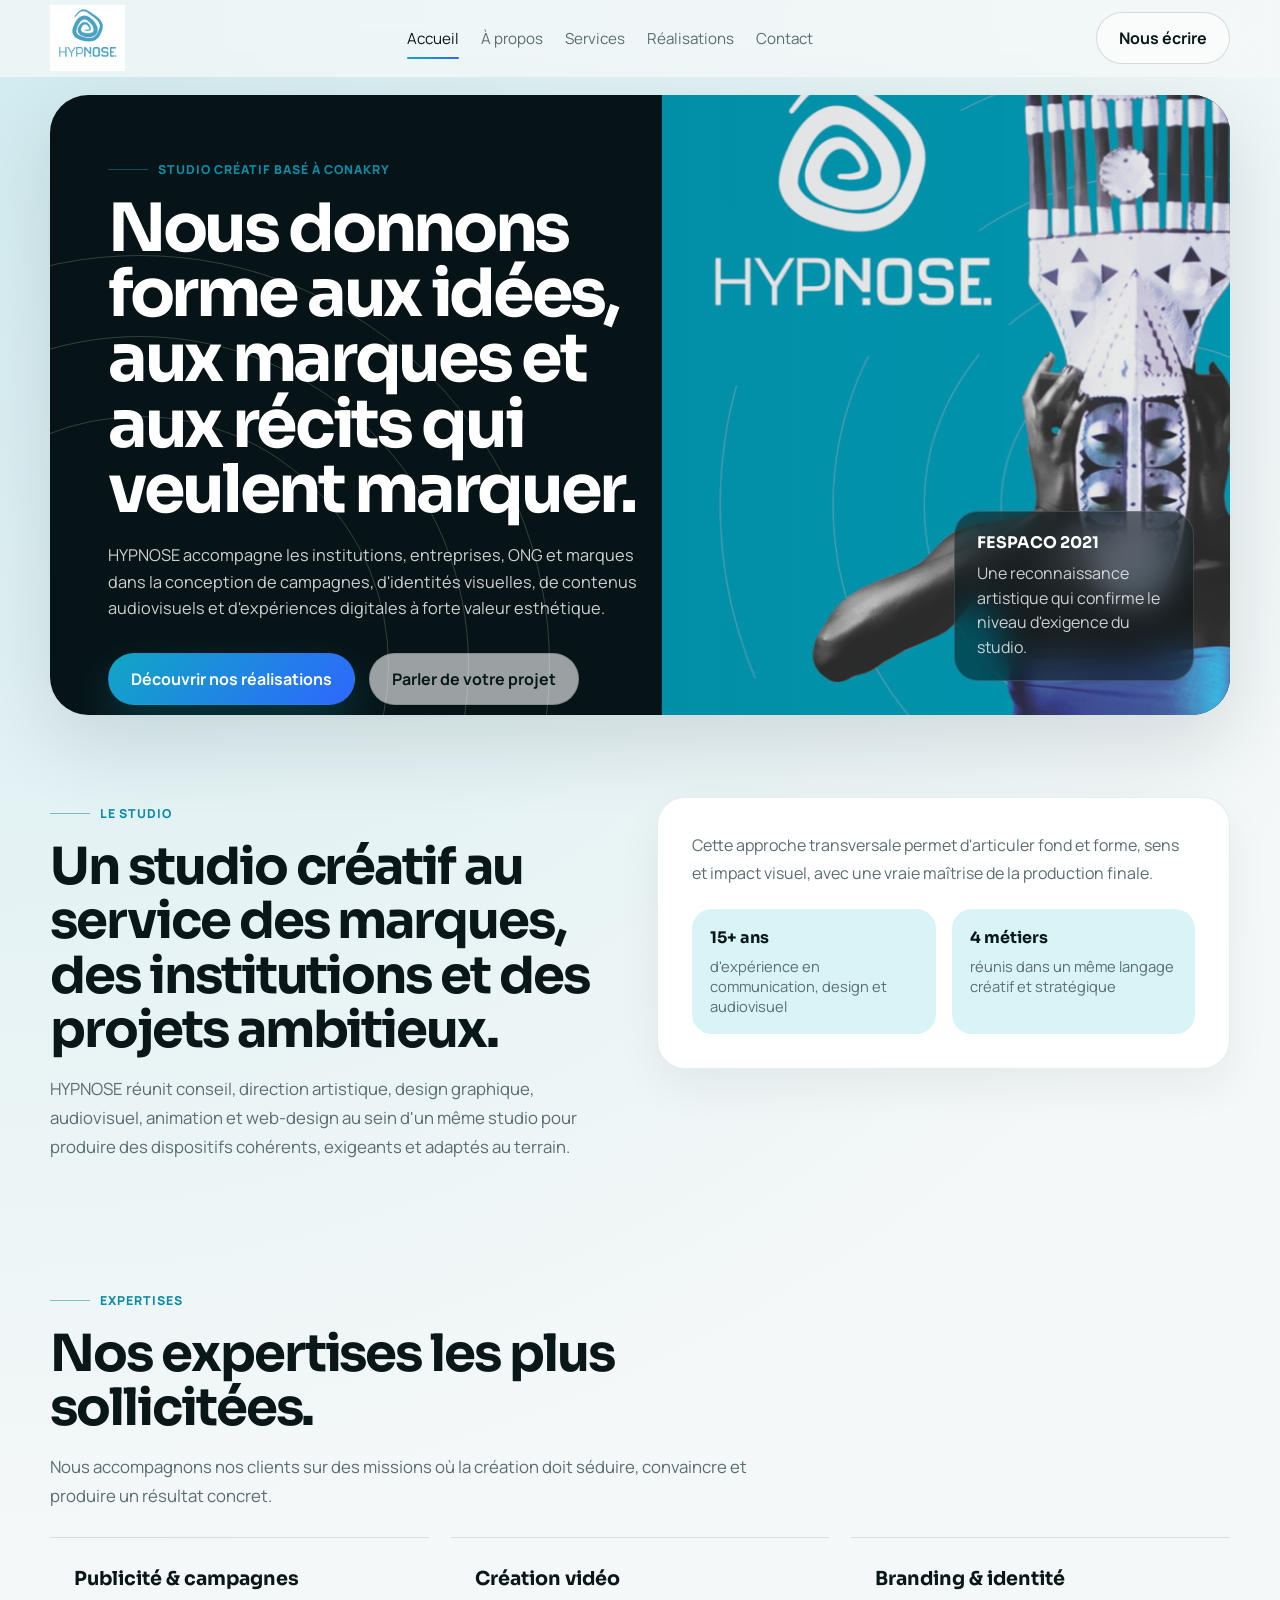
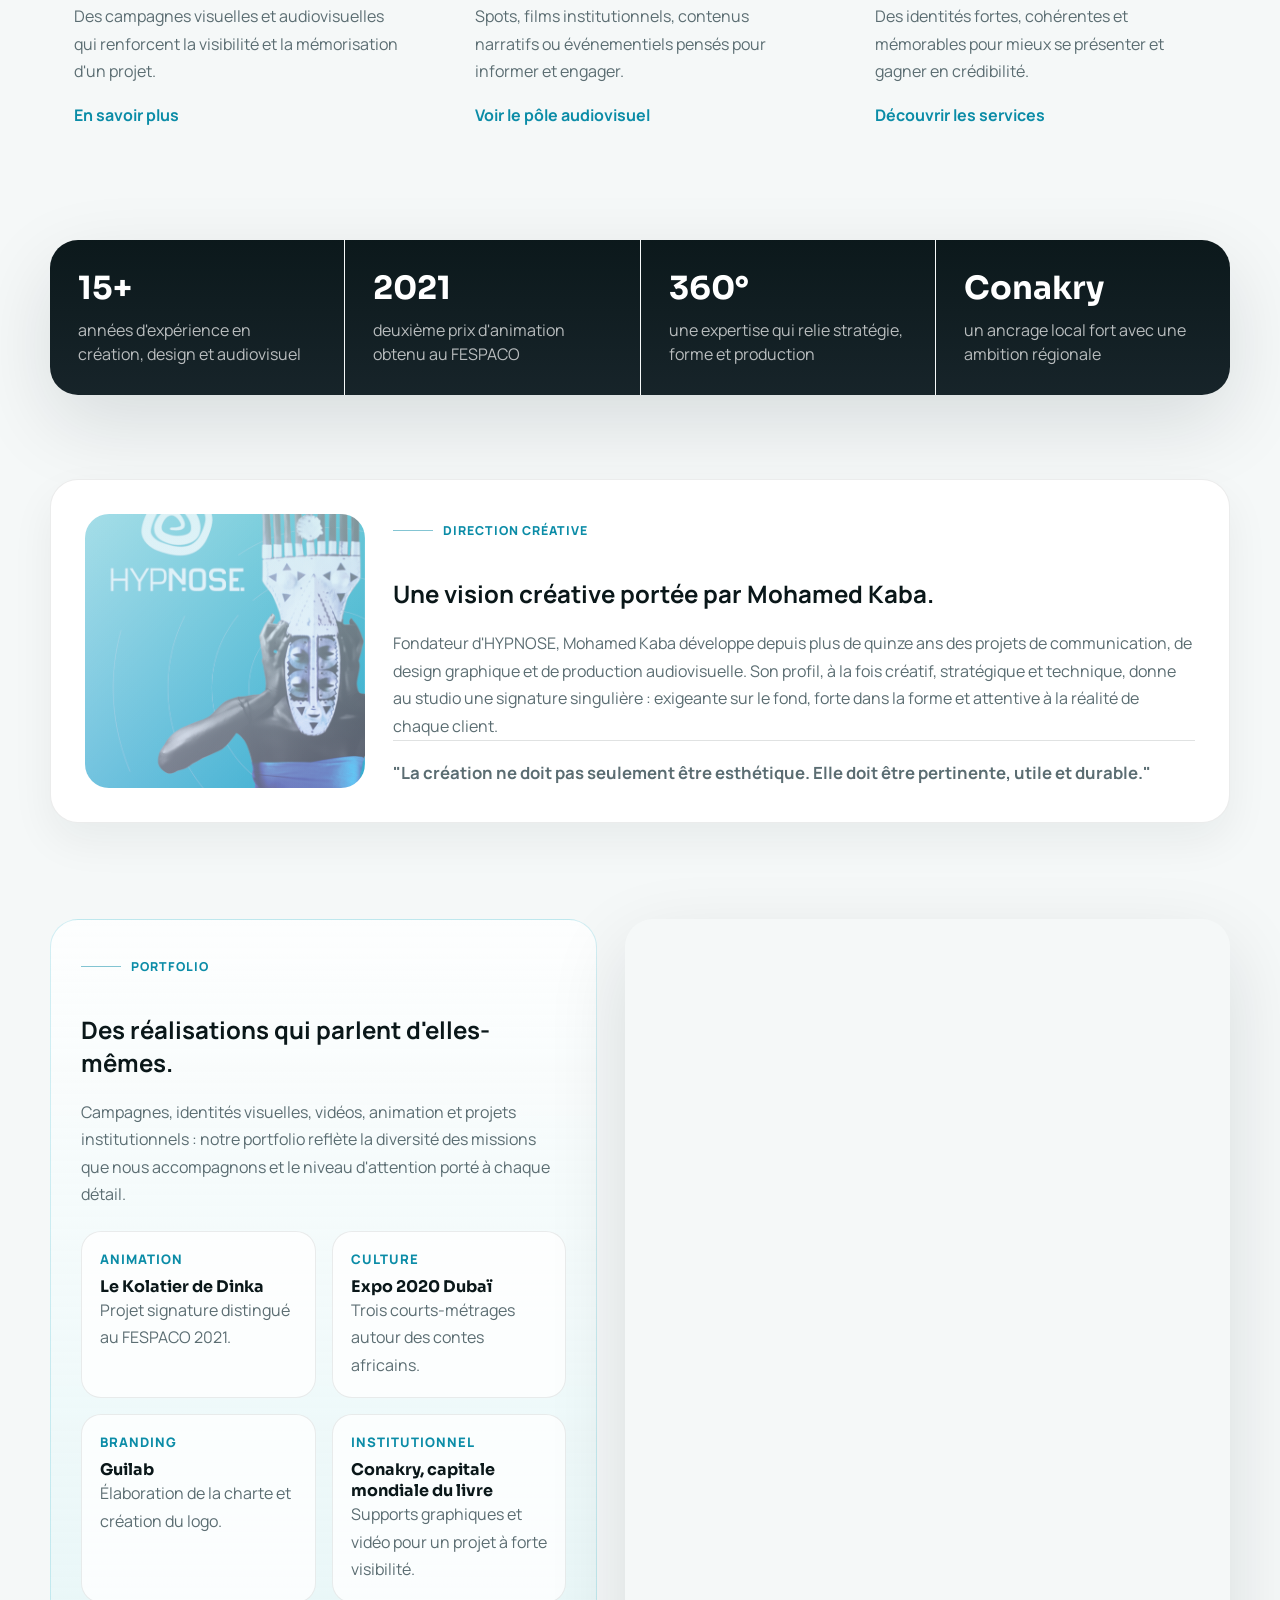
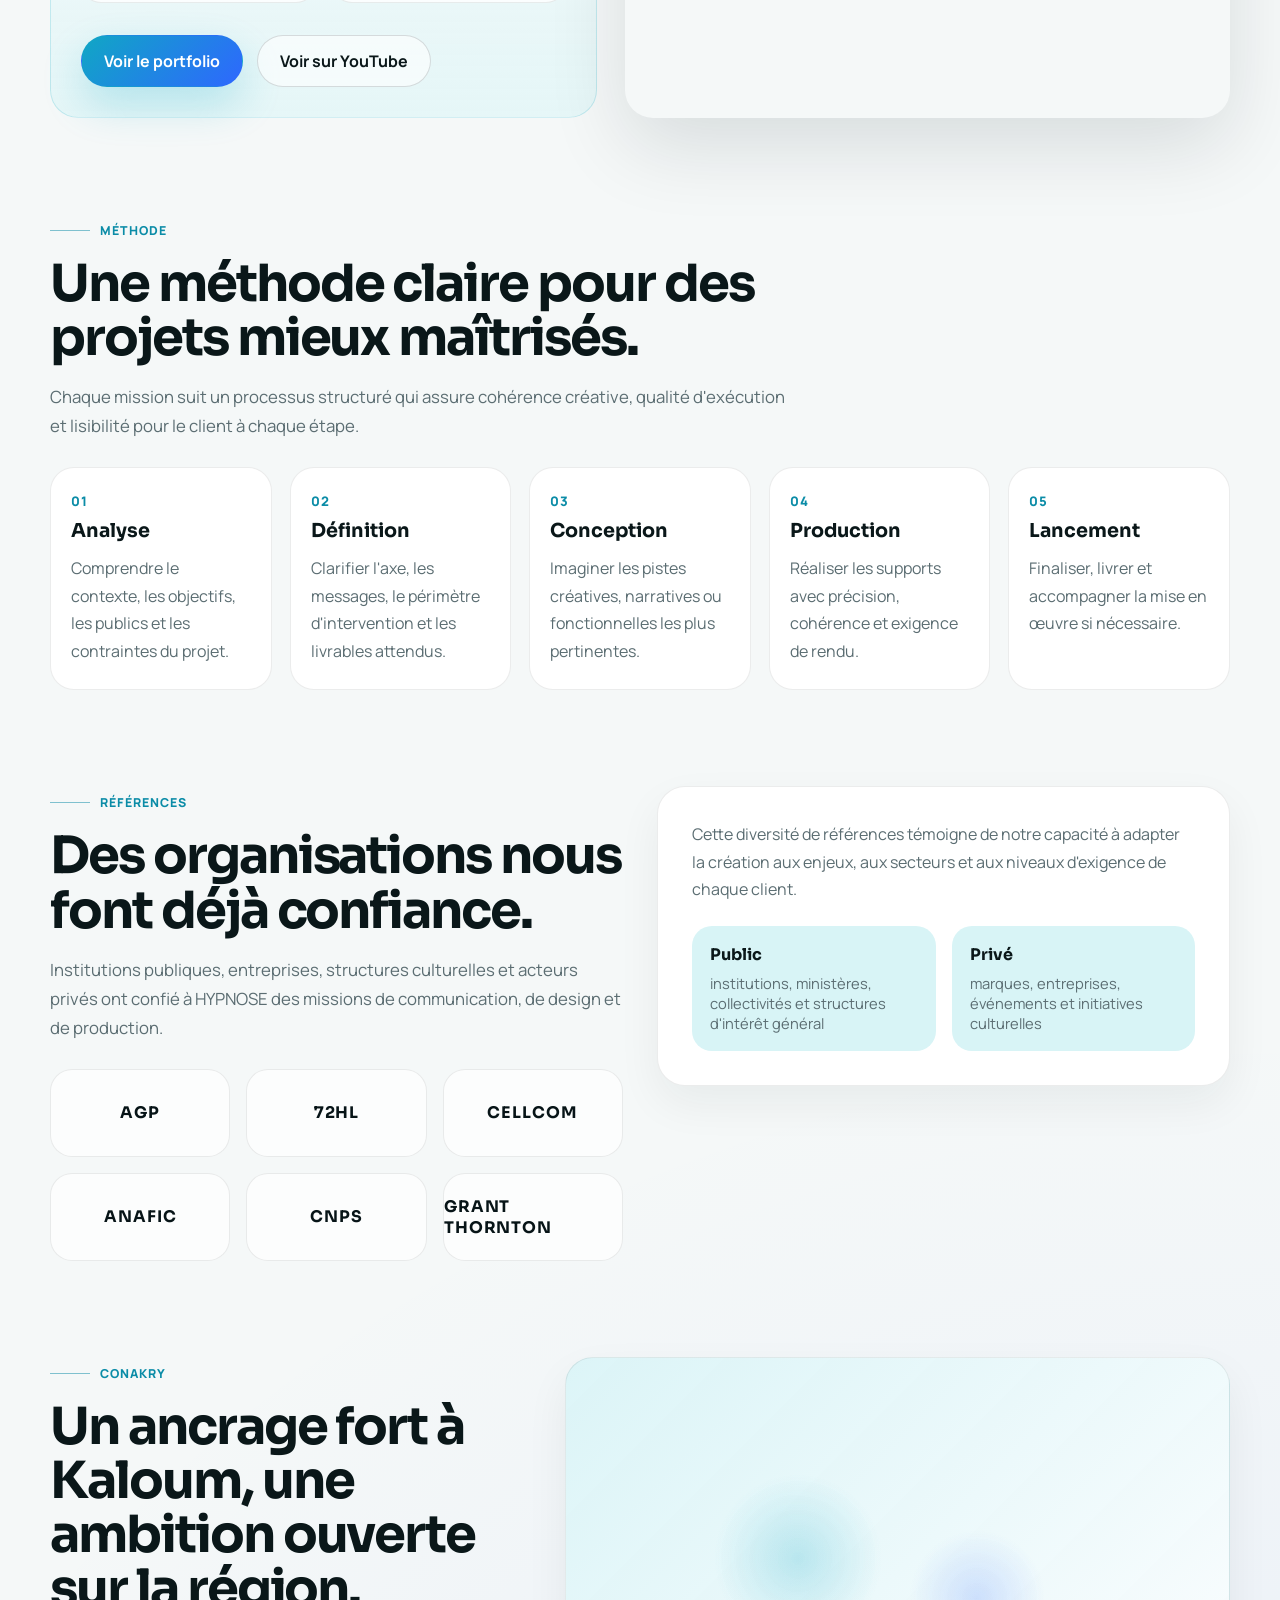
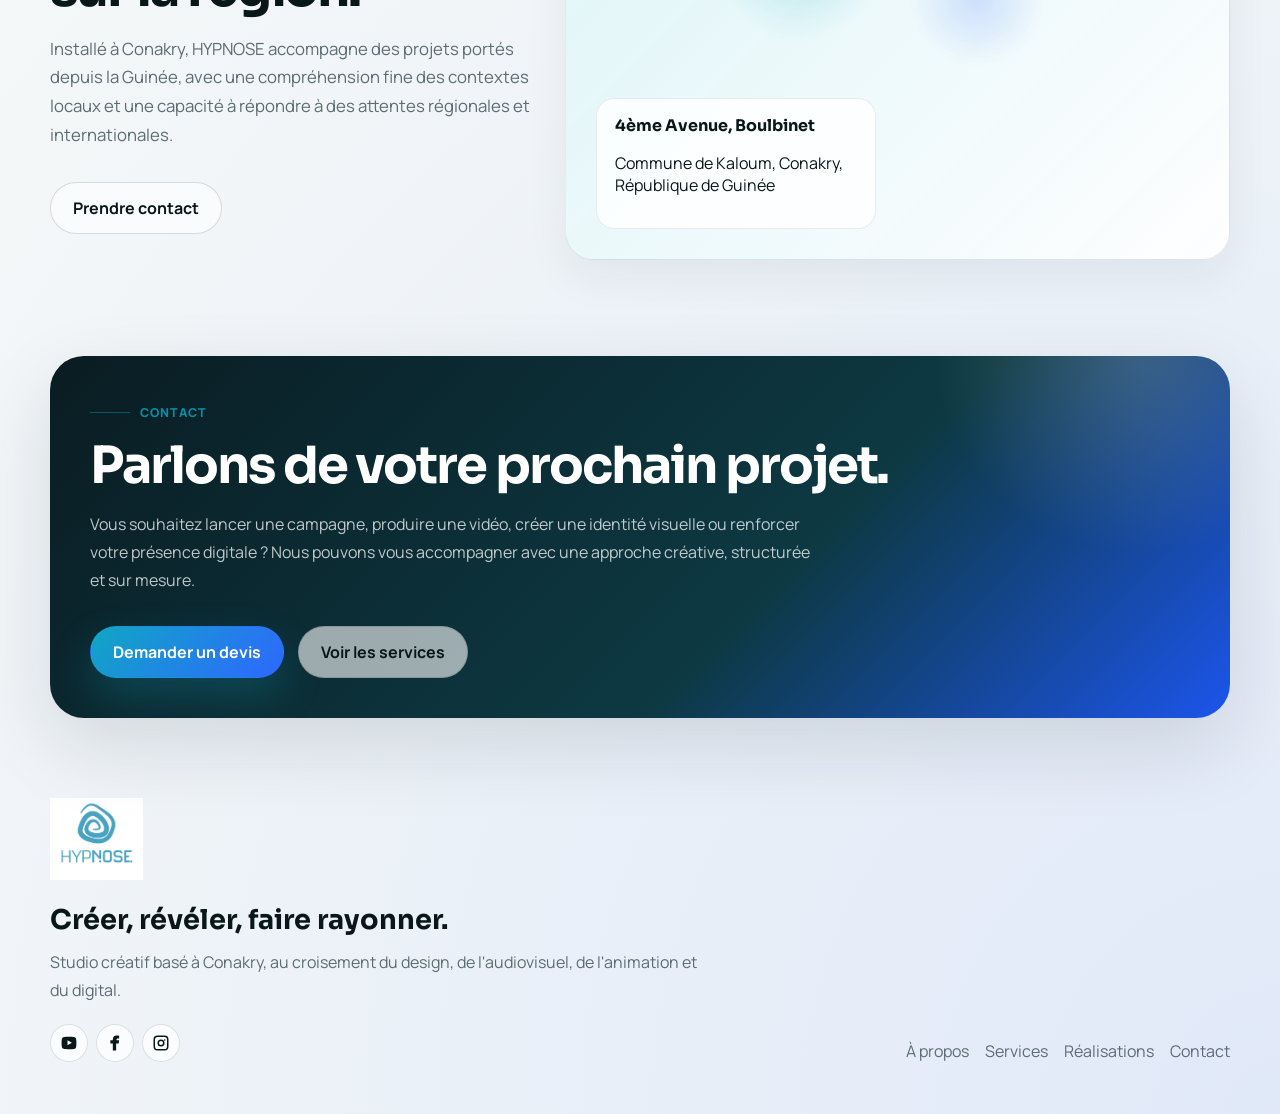
==== commit 42cf5c29: "Add files via upload" ====
--- a/index.html
+++ b/index.html
@@ -15,7 +15,7 @@
       <header class="site-header">
         <div class="header-inner">
           <a class="brand-lockup" href="./index.html">
-            <img class="brand-logo" src="https://lh3.googleusercontent.com/d/1Y_f4I9LjRa63JmgJzIFwQXj7VwagSABk" alt="HYPNOSE" />
+            <img class="brand-logo" src="./assets/hypnose-logo.png" alt="HYPNOSE" />
           </a>
 
           <nav class="site-nav" aria-label="Navigation principale">
@@ -348,15 +348,15 @@
         <div class="footer-inner">
           <div class="footer-copy">
             <a class="brand-lockup" href="./index.html">
-              <img class="brand-logo brand-logo-large" src="https://lh3.googleusercontent.com/d/1Y_f4I9LjRa63JmgJzIFwQXj7VwagSABk" alt="HYPNOSE" />
+              <img class="brand-logo brand-logo-large" src="./assets/hypnose-logo.png" alt="HYPNOSE" />
             </a>
             <h3>Créer, révéler, faire rayonner.</h3>
             <p>Studio créatif basé à Conakry, au croisement du design, de l'audiovisuel, de l'animation et du digital.</p>
             <div class="social-links footer-socials" aria-label="Réseaux sociaux">
-              <a class="social-link social-link-youtube" href="#" aria-label="YouTube">
+              <a class="social-link social-link-youtube" href="https://www.youtube.com/@mamadyfr" aria-label="YouTube">
                 <svg viewBox="0 0 24 24" aria-hidden="true"><path d="M21.6 7.2s-.2-1.6-.9-2.3c-.9-.9-1.9-.9-2.4-1C15 3.6 12 3.6 12 3.6s-3 0-6.3.3c-.5.1-1.5.1-2.4 1-.7.7-.9 2.3-.9 2.3S2.1 9.1 2.1 11v1.8c0 1.9.3 3.8.3 3.8s.2 1.6.9 2.3c.9.9 2.1.9 2.6 1 1.9.2 6.1.3 6.1.3s3 0 6.3-.3c.5-.1 1.5-.1 2.4-1 .7-.7.9-2.3.9-2.3s.3-1.9.3-3.8V11c0-1.9-.3-3.8-.3-3.8ZM10 15.1V8.4l5.8 3.4-5.8 3.3Z"/></svg>
               </a>
-              <a class="social-link social-link-facebook" href="#" aria-label="Facebook">
+              <a class="social-link social-link-facebook" href="https://amsfox78.github.io/Hypnose/" aria-label="Facebook">
                 <svg viewBox="0 0 24 24" aria-hidden="true"><path d="M14.1 8.4V6.9c0-.7.5-.9 1-.9h2.4V2.2L14.2 2c-3.3 0-5.1 2-5.1 5.5v.9H5.8v4.2h3.3V22h4.4v-9.4h3.4l.6-4.2h-4Z"/></svg>
               </a>
               <a class="social-link social-link-instagram" href="#" aria-label="Instagram">
--- a/styles.css
+++ b/styles.css
@@ -103,7 +103,7 @@
 
 .brand-logo {
   width: auto;
-  height: 58px;
+  height: 66px;
   object-fit: contain;
 }
 
@@ -344,7 +344,7 @@
   inset: 0;
   background:
     linear-gradient(90deg, rgba(7, 20, 23, 0.12), rgba(7, 20, 23, 0.08)),
-    url("https://lh3.googleusercontent.com/u/0/d/14KNS-xoIOmNJ4_wtOVpO8ai0eFQjlwkI") 58% center / cover no-repeat;
+    url("./assets/hypnose-cover.png") 58% center / cover no-repeat;
   transform: scale(1.04);
 }
 
@@ -576,7 +576,7 @@
   background:
     linear-gradient(180deg, rgba(16, 167, 196, 0.15), rgba(46, 103, 255, 0.1)),
     linear-gradient(135deg, rgba(255, 255, 255, 0.75), rgba(255, 255, 255, 0.2)),
-    url("https://lh3.googleusercontent.com/u/0/d/14KNS-xoIOmNJ4_wtOVpO8ai0eFQjlwkI") 72% center / cover no-repeat;
+    url("./assets/hypnose-cover.png") 72% center / cover no-repeat;
 }
 
 .quote {
@@ -637,6 +637,10 @@
   box-shadow: var(--shadow);
 }
 
+.video-frame + .video-frame {
+  margin-top: 22px;
+}
+
 .video-frame iframe {
   width: 100%;
   height: 100%;
@@ -808,7 +812,7 @@
   border-radius: 24px;
   background:
     linear-gradient(180deg, rgba(7, 20, 23, 0.08), rgba(7, 20, 23, 0.04)),
-    url("https://lh3.googleusercontent.com/u/0/d/14KNS-xoIOmNJ4_wtOVpO8ai0eFQjlwkI") 58% center / cover no-repeat;
+    url("./assets/hypnose-cover.png") 58% center / cover no-repeat;
 }
 
 .values-grid,
@@ -953,6 +957,14 @@
   min-height: 18px;
 }
 
+.form-helper {
+  min-height: 1.4em;
+  margin: -4px 0 0;
+  color: var(--brand-deep);
+  font-size: 0.92rem;
+  font-weight: 700;
+}
+
 [data-reveal] {
   opacity: 0;
   transform: translateY(28px);
@@ -1031,11 +1043,11 @@
   }
 
   .header-inner {
-    min-height: 68px;
+    min-height: 76px;
   }
 
   .brand-logo {
-    height: 50px;
+    height: 56px;
   }
 
   .brand-logo-large {
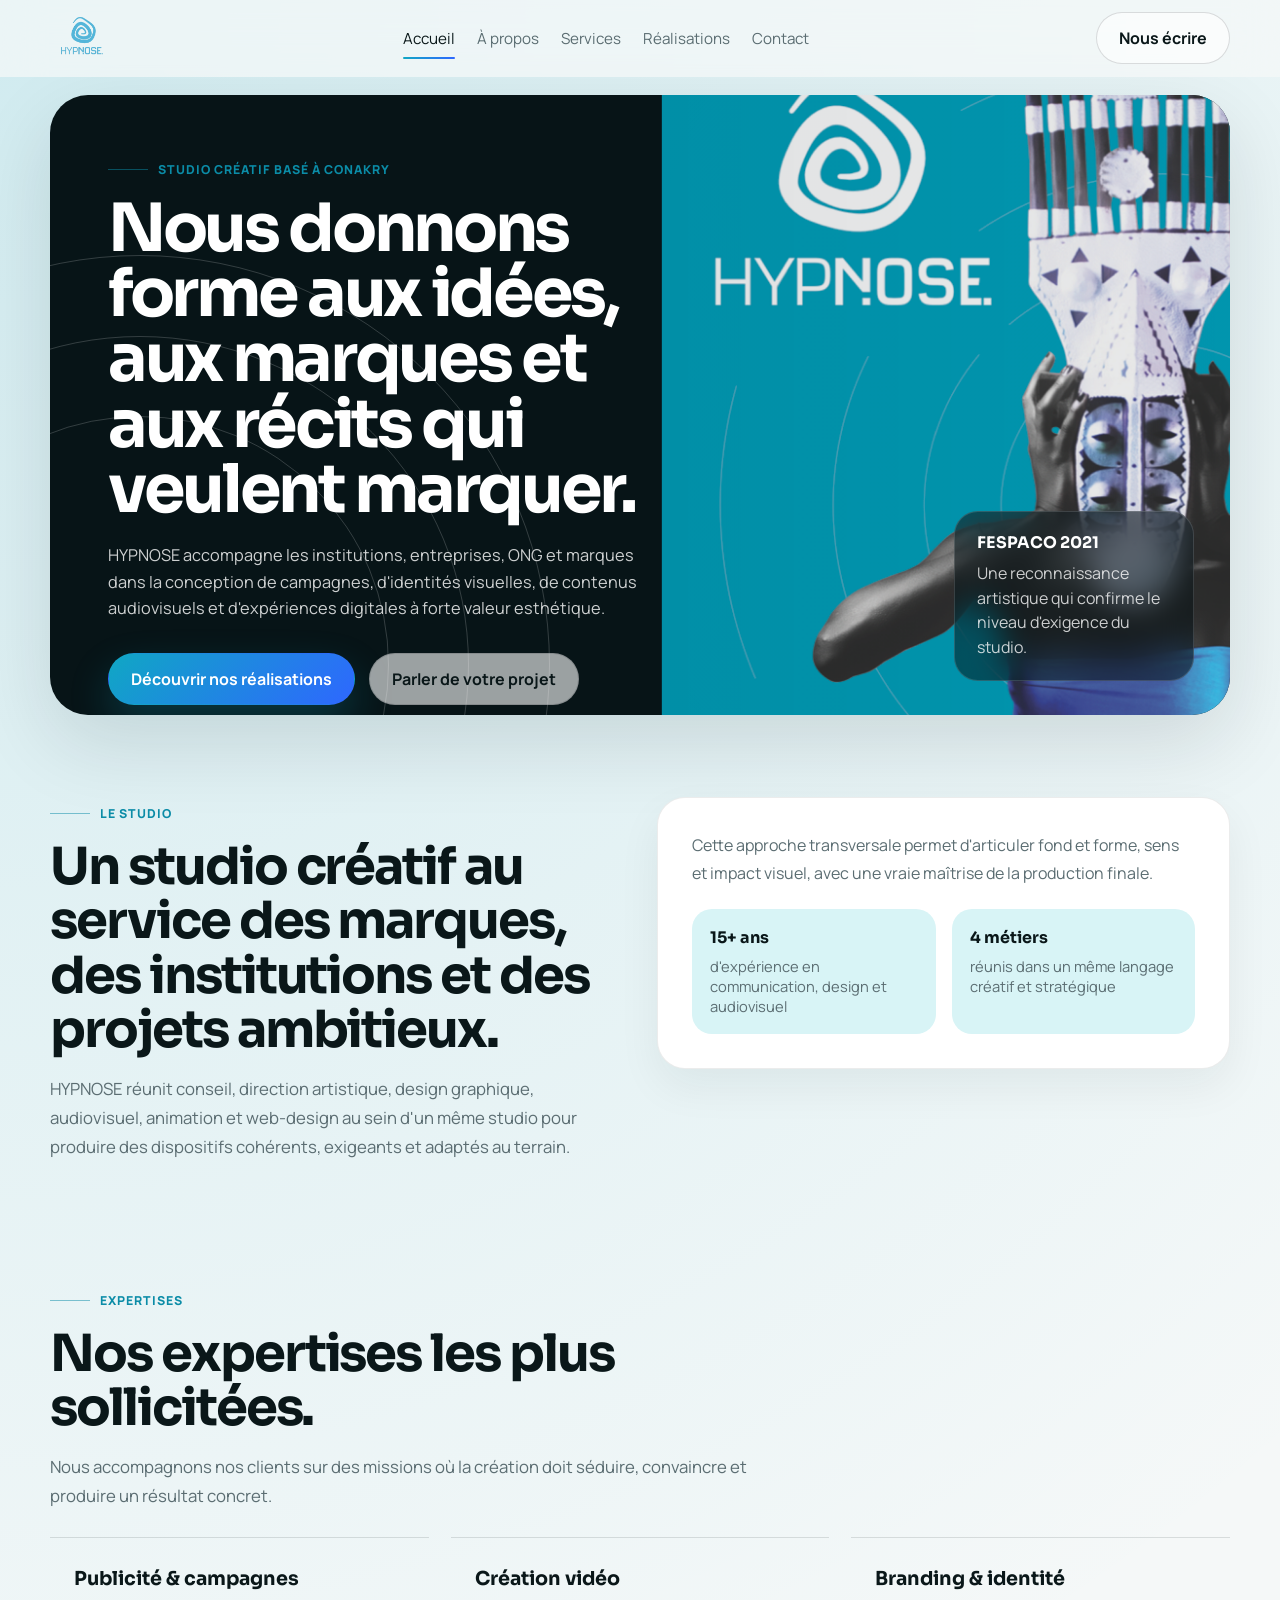
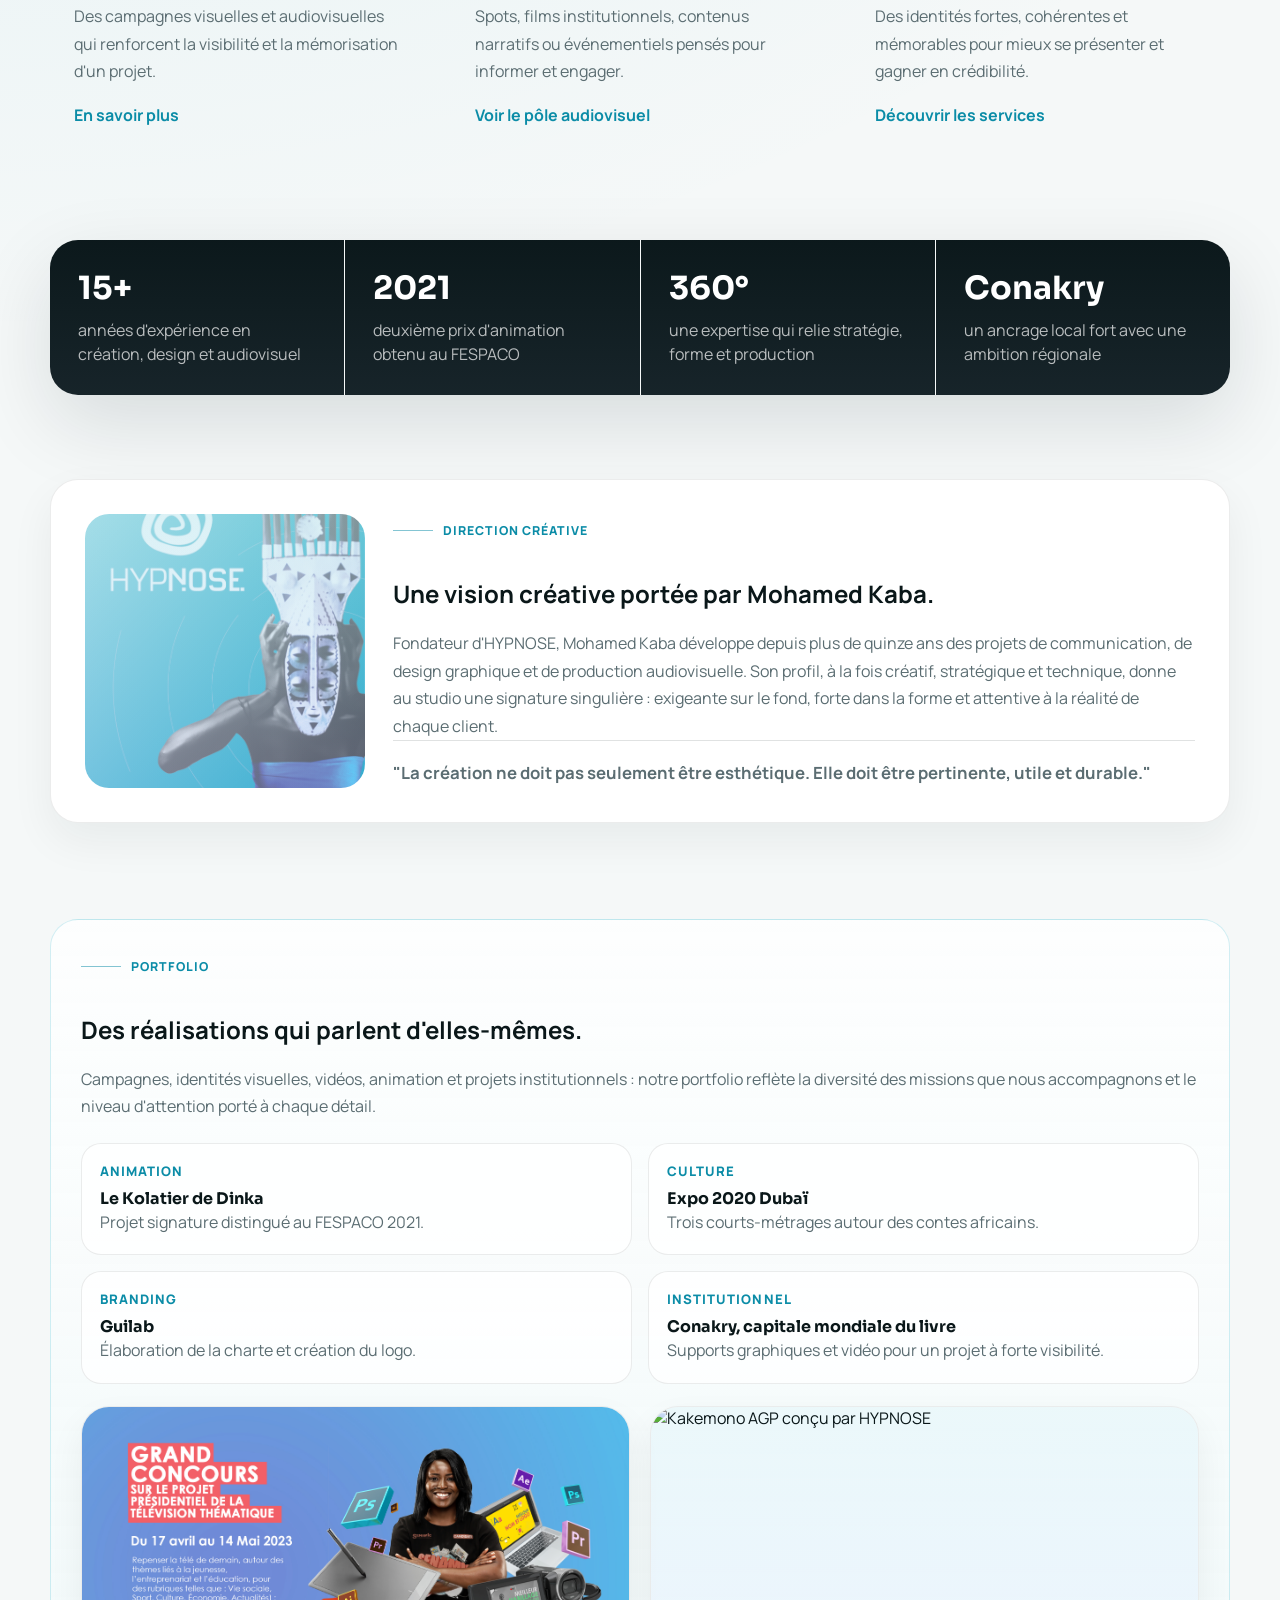
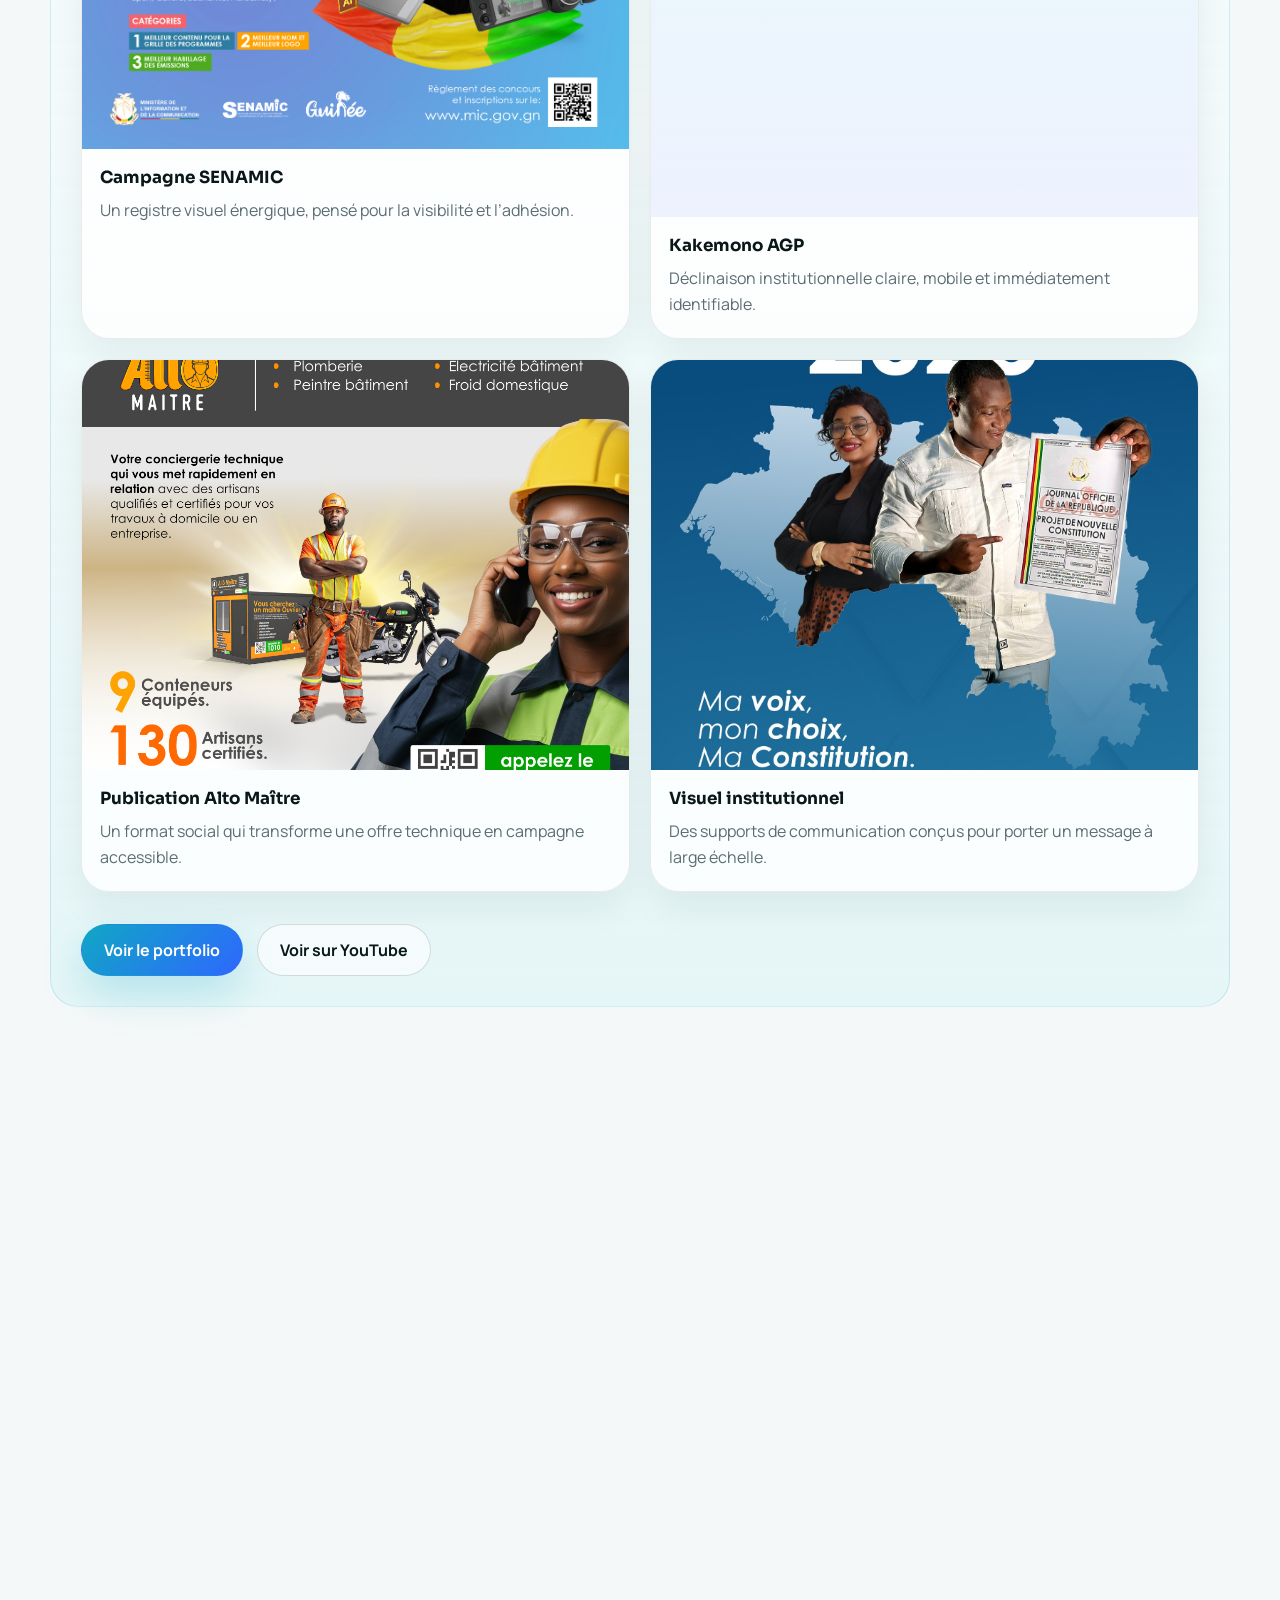
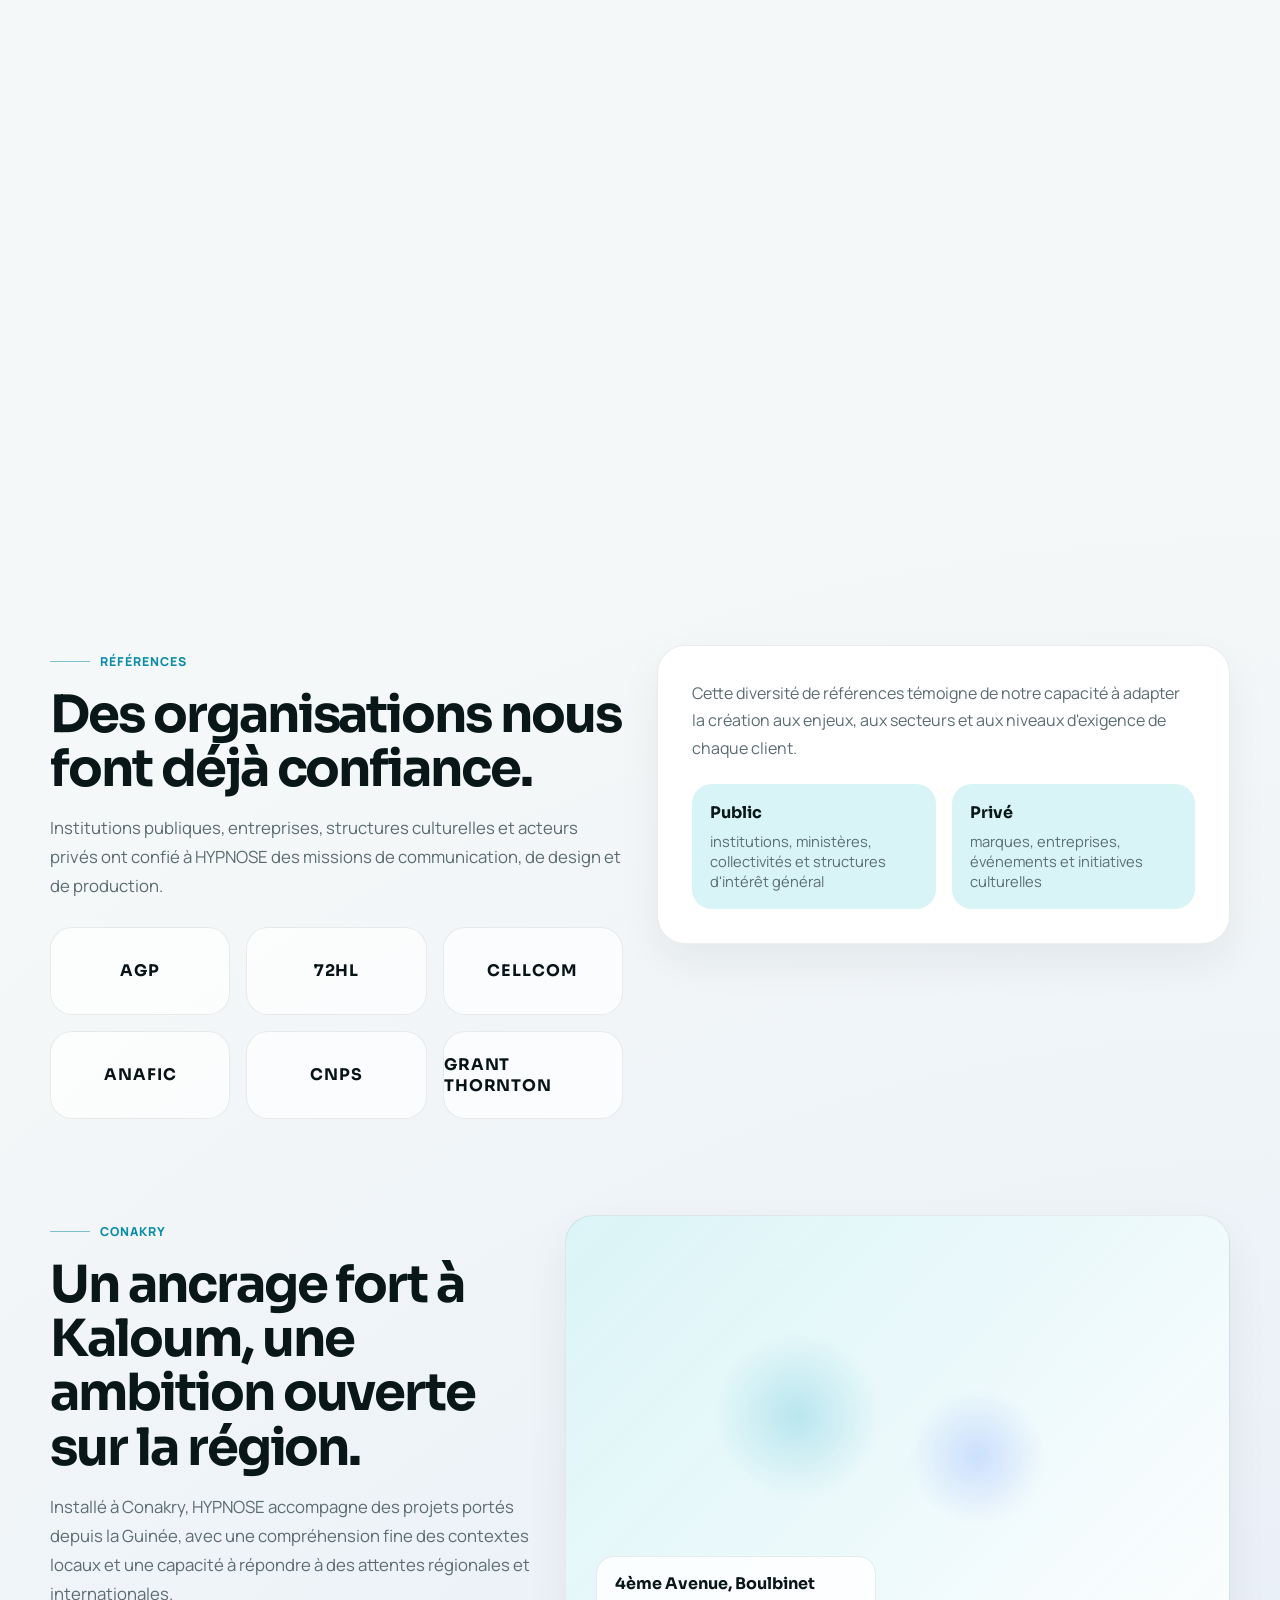
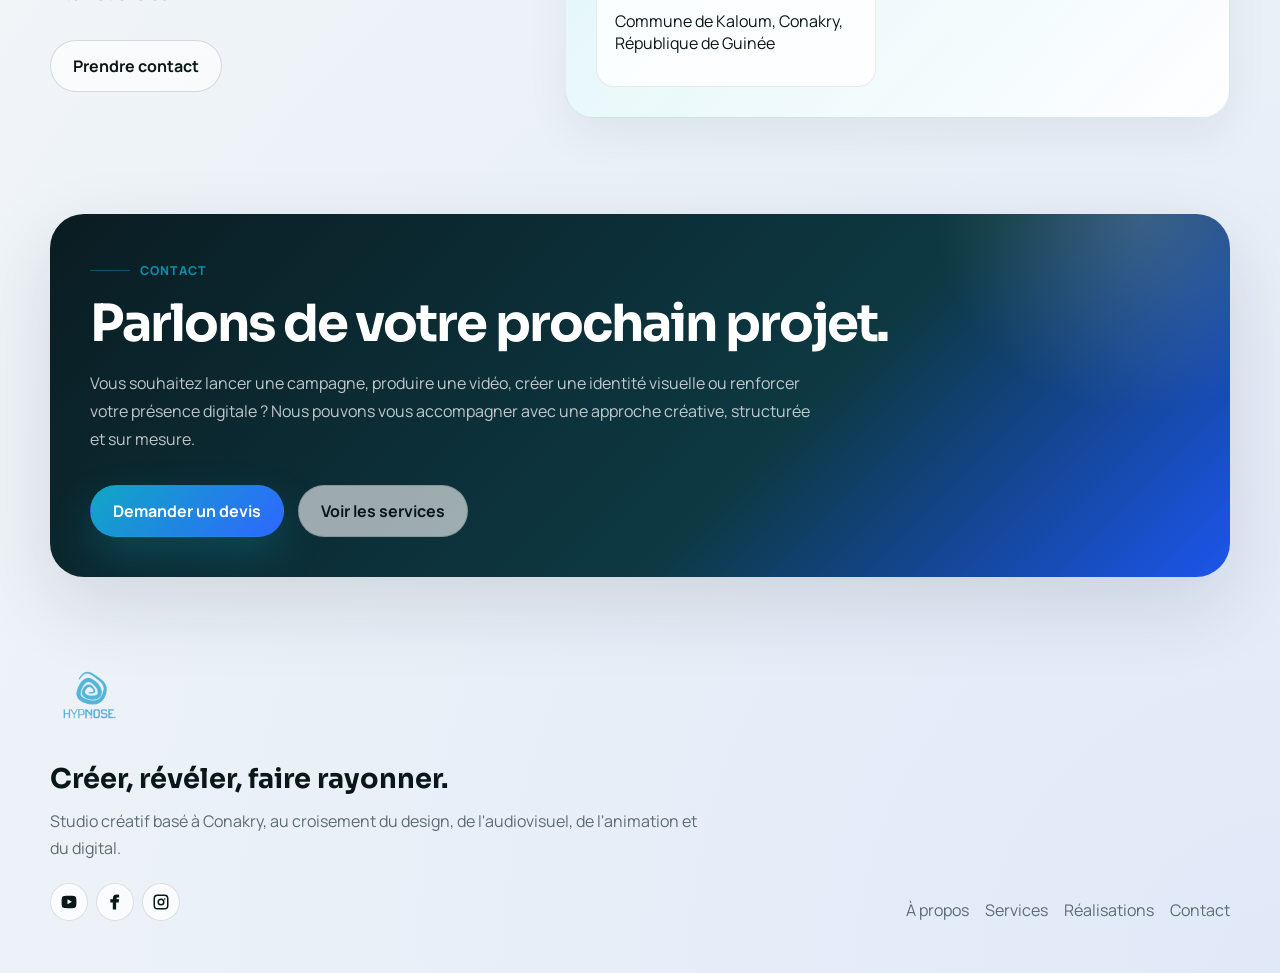
==== commit 59cdd4c5: "Add files via upload" ====
--- a/index.html
+++ b/index.html
@@ -196,21 +196,55 @@
                   <p>Supports graphiques et vidéo pour un projet à forte visibilité.</p>
                 </article>
               </div>
+              <div class="portfolio-gallery portfolio-gallery-compact">
+                <figure class="portfolio-media-card is-landscape">
+                  <img src="./img/affiche2.jpg" alt="Affiche de concours SENAMIC créée par HYPNOSE" loading="lazy" />
+                  <figcaption>
+                    <strong>Campagne SENAMIC</strong>
+                    <span>Un registre visuel énergique, pensé pour la visibilité et l’adhésion.</span>
+                  </figcaption>
+                </figure>
+                <figure class="portfolio-media-card">
+                  <img src="./img/kakemono2.jpg" alt="Kakemono AGP conçu par HYPNOSE" loading="lazy" />
+                  <figcaption>
+                    <strong>Kakemono AGP</strong>
+                    <span>Déclinaison institutionnelle claire, mobile et immédiatement identifiable.</span>
+                  </figcaption>
+                </figure>
+                <figure class="portfolio-media-card">
+                  <img src="./img/publication_1.jpg" alt="Publication Alto Maître conçue par HYPNOSE" loading="lazy" />
+                  <figcaption>
+                    <strong>Publication Alto Maître</strong>
+                    <span>Un format social qui transforme une offre technique en campagne accessible.</span>
+                  </figcaption>
+                </figure>
+                <figure class="portfolio-media-card">
+                  <img src="./img/532024917_122138193206830745_5162303226045469075_n.jpg" alt="Visuel institutionnel Référendum 2025 réalisé par HYPNOSE" loading="lazy" />
+                  <figcaption>
+                    <strong>Visuel institutionnel</strong>
+                    <span>Des supports de communication conçus pour porter un message à large échelle.</span>
+                  </figcaption>
+                </figure>
+              </div>
               <div class="cta-row">
                 <a class="button button-primary" href="./portfolio.html">Voir le portfolio</a>
-                <a class="button button-secondary" href="https://youtu.be/0PYG-26HTQA?si=YXo32HwwRJEc8eL0" target="_blank" rel="noreferrer">Voir sur YouTube</a>
-              </div>
-            </div>
-
-            <div class="video-frame" data-reveal>
-              <iframe
-                src="https://www.youtube-nocookie.com/embed/0PYG-26HTQA?rel=0&modestbranding=1&playsinline=1"
-                title="Portfolio HYPNOSE"
-                loading="lazy"
-                allow="accelerometer; autoplay; clipboard-write; encrypted-media; gyroscope; picture-in-picture"
-                referrerpolicy="strict-origin-when-cross-origin"
-                allowfullscreen
-              ></iframe>
+                <a class="button button-secondary" href="https://youtu.be/P2p4XPWp-gw?si=ixV_olm67hTh9XGY" target="_blank" rel="noreferrer">Voir sur YouTube</a>
+              </div>
+            </div>
+
+            <div class="portfolio-video-panel" data-reveal>
+              <span class="eyebrow">Vidéo signature</span>
+              <div class="video-frame">
+                <iframe
+                  src="https://www.youtube-nocookie.com/embed/P2p4XPWp-gw?rel=0&modestbranding=1&playsinline=1"
+                  title="Portfolio HYPNOSE"
+                  loading="lazy"
+                  allow="accelerometer; autoplay; clipboard-write; encrypted-media; gyroscope; picture-in-picture"
+                  referrerpolicy="strict-origin-when-cross-origin"
+                  allowfullscreen
+                ></iframe>
+              </div>
+              <p>Un aperçu direct du niveau de finition, du rythme visuel et de l’univers créatif porté par HYPNOSE.</p>
             </div>
           </div>
         </section>
--- a/styles.css
+++ b/styles.css
@@ -590,7 +590,7 @@
 
 .portfolio-shell {
   display: grid;
-  grid-template-columns: minmax(0, 0.95fr) minmax(0, 1.05fr);
+  grid-template-columns: minmax(0, 1fr);
   gap: 28px;
   align-items: stretch;
 }
@@ -600,6 +600,22 @@
   border-radius: var(--radius);
   background: linear-gradient(180deg, rgba(255, 255, 255, 0.8), rgba(216, 244, 246, 0.52));
   border: 1px solid rgba(16, 167, 196, 0.18);
+}
+
+.portfolio-video-panel {
+  max-width: 920px;
+  margin: 0 auto;
+  padding: 28px;
+  border-radius: 28px;
+  background: linear-gradient(180deg, rgba(255, 255, 255, 0.84), rgba(226, 245, 247, 0.72));
+  border: 1px solid rgba(16, 167, 196, 0.16);
+  box-shadow: 0 16px 36px rgba(9, 26, 31, 0.06);
+}
+
+.portfolio-video-panel p {
+  margin: 16px 0 0;
+  color: var(--muted);
+  line-height: 1.65;
 }
 
 .project-card-grid {
@@ -901,6 +917,64 @@
   line-height: 1.65;
 }
 
+.portfolio-gallery {
+  display: grid;
+  grid-template-columns: repeat(3, minmax(0, 1fr));
+  gap: 20px;
+}
+
+.portfolio-gallery-compact {
+  margin-top: 22px;
+  grid-template-columns: repeat(2, minmax(0, 1fr));
+}
+
+.portfolio-media-card {
+  margin: 0;
+  overflow: hidden;
+  border-radius: 28px;
+  background: rgba(255, 255, 255, 0.82);
+  border: 1px solid rgba(7, 20, 23, 0.08);
+  box-shadow: 0 16px 36px rgba(9, 26, 31, 0.06);
+}
+
+.portfolio-media-card img {
+  display: block;
+  width: 100%;
+  aspect-ratio: 4 / 5;
+  object-fit: cover;
+  object-position: center;
+  background: linear-gradient(180deg, rgba(16, 167, 196, 0.08), rgba(46, 103, 255, 0.08));
+}
+
+.portfolio-media-card.is-landscape img {
+  aspect-ratio: 16 / 10;
+}
+
+.portfolio-media-card figcaption {
+  display: grid;
+  gap: 8px;
+  padding: 18px 18px 20px;
+}
+
+.portfolio-media-card strong {
+  font-family: "Sora", sans-serif;
+  font-size: 1.05rem;
+  line-height: 1.3;
+}
+
+.portfolio-media-card span {
+  color: var(--muted);
+  line-height: 1.65;
+}
+
+.portfolio-gallery-compact .portfolio-media-card img {
+  aspect-ratio: 4 / 3;
+}
+
+.portfolio-gallery-compact .portfolio-media-card.is-landscape img {
+  aspect-ratio: 16 / 10;
+}
+
 .contact-grid {
   grid-template-columns: minmax(300px, 0.8fr) minmax(0, 1.2fr);
 }
@@ -1020,6 +1094,7 @@
   }
 
   .services-grid,
+  .portfolio-gallery,
   .values-grid,
   .benefits-grid,
   .process-grid,
@@ -1188,6 +1263,7 @@
   .logo-cloud,
   .field-grid,
   .services-grid,
+  .portfolio-gallery,
   .values-grid,
   .benefits-grid,
   .process-grid,
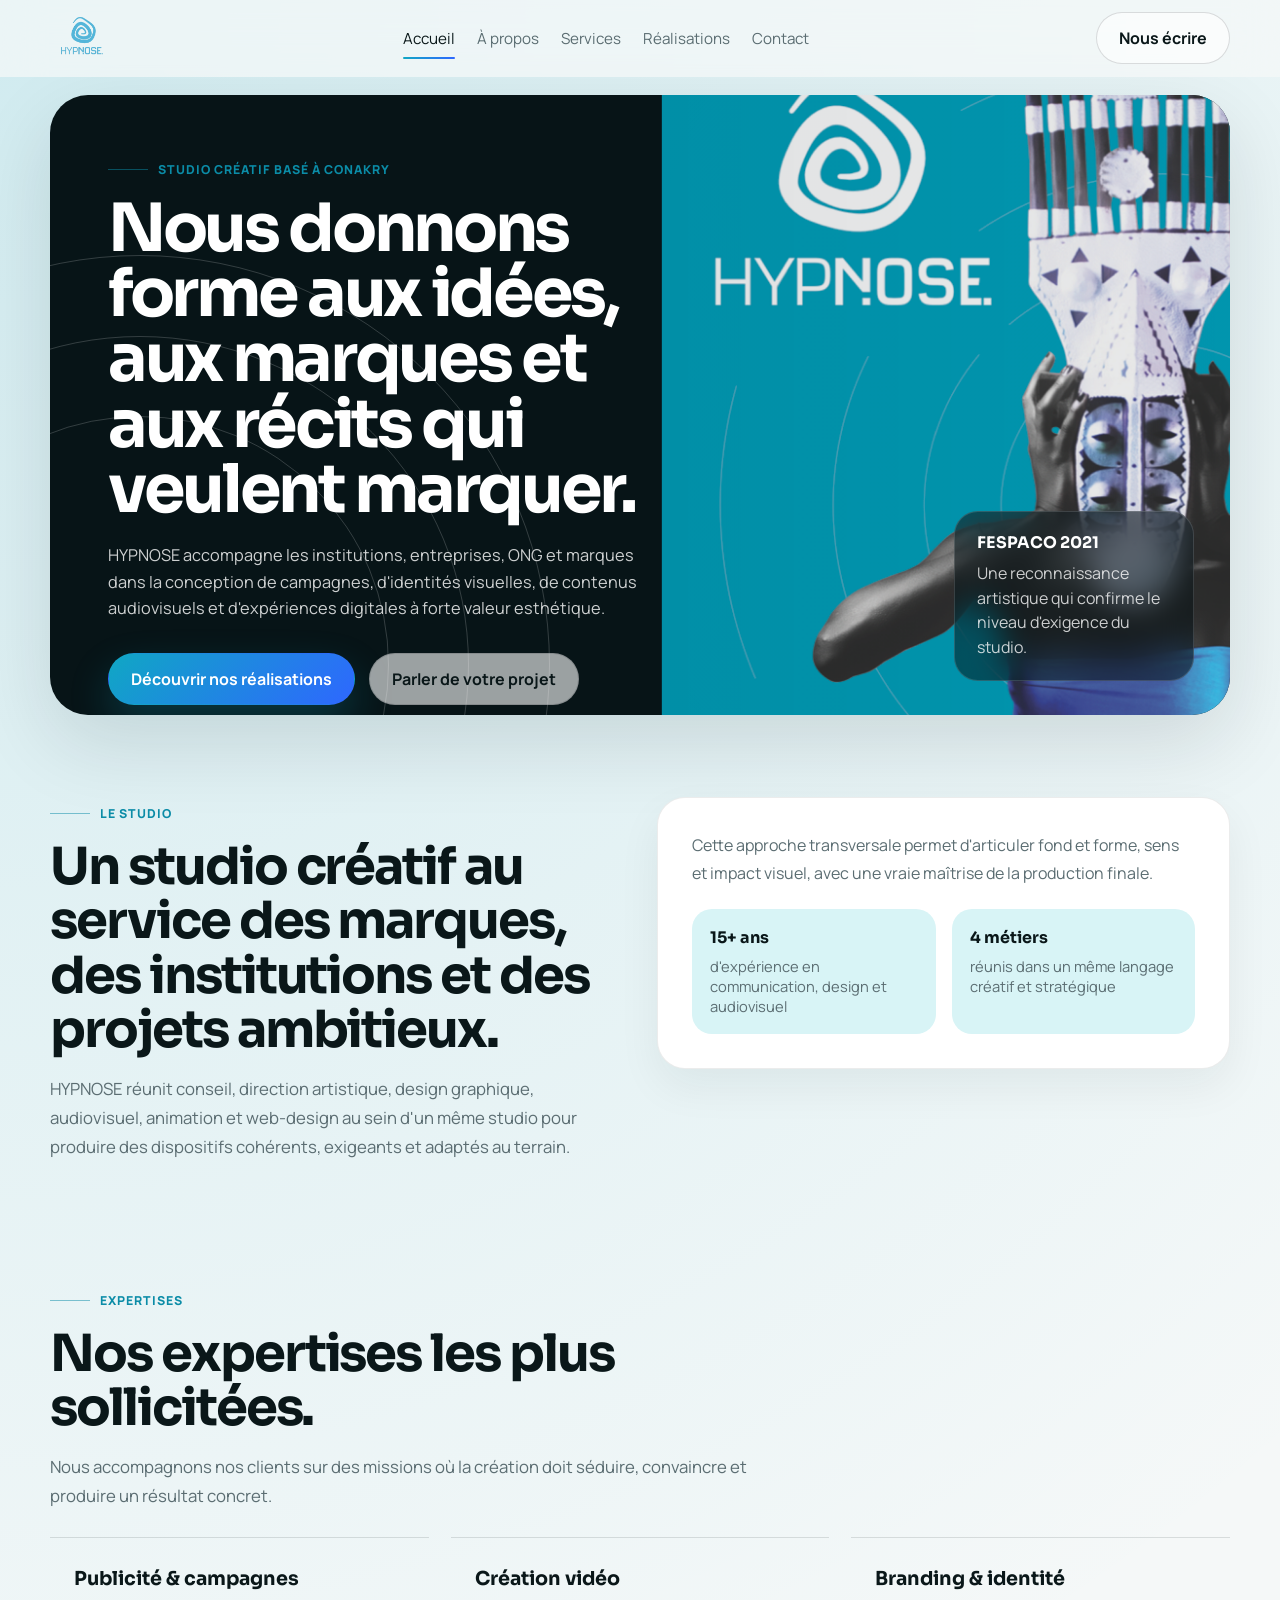
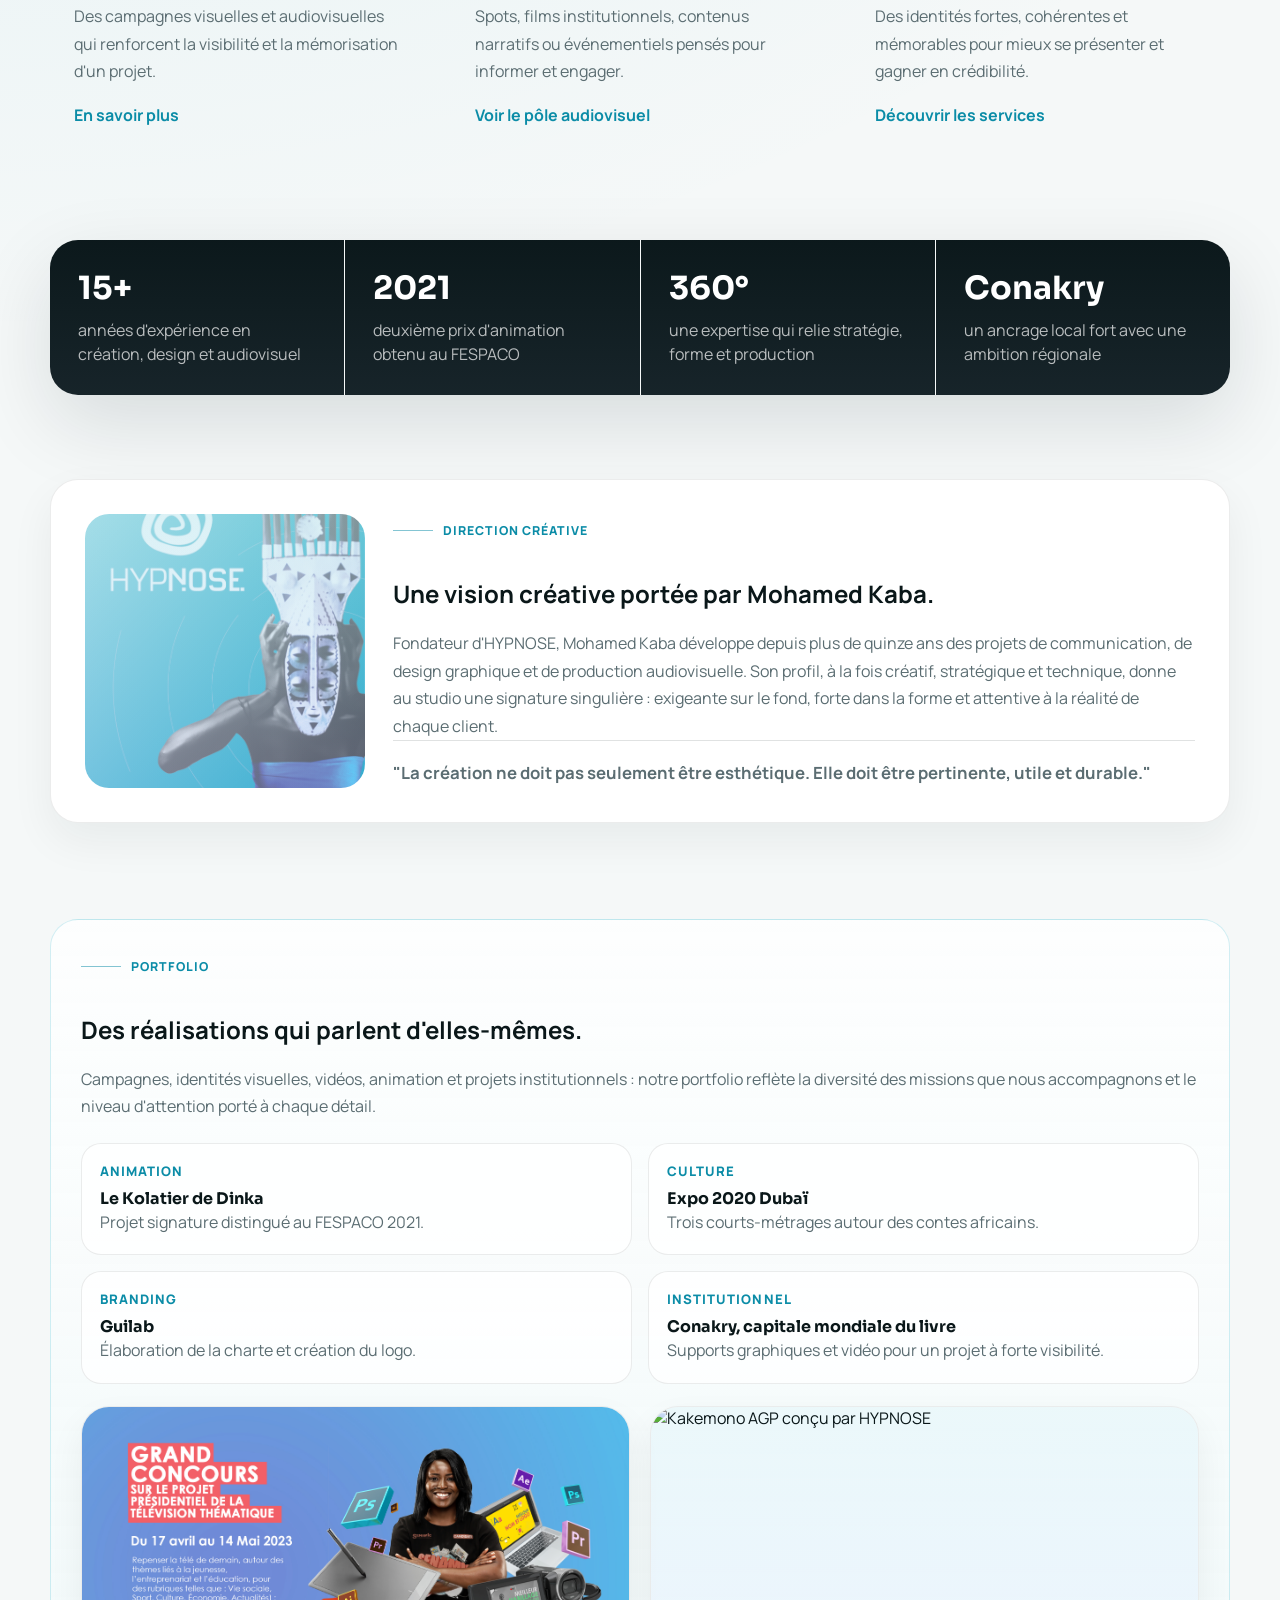
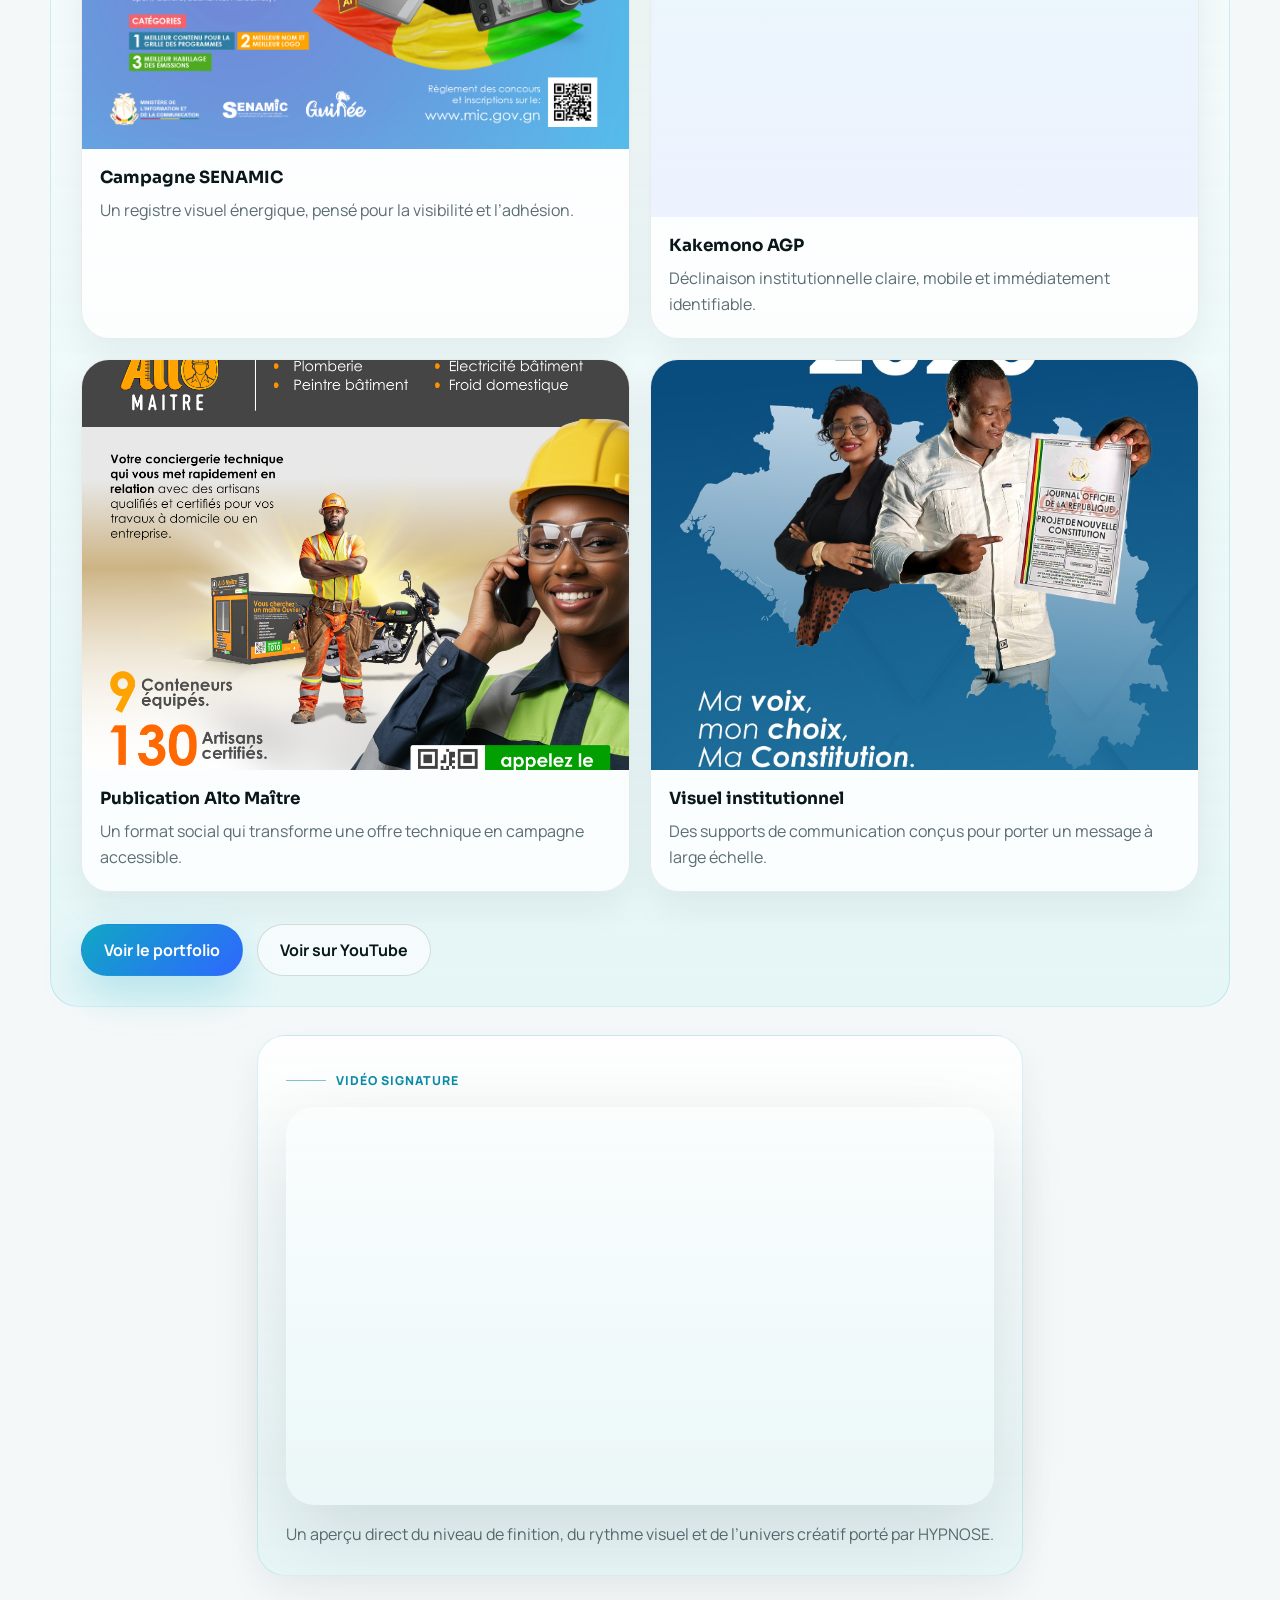
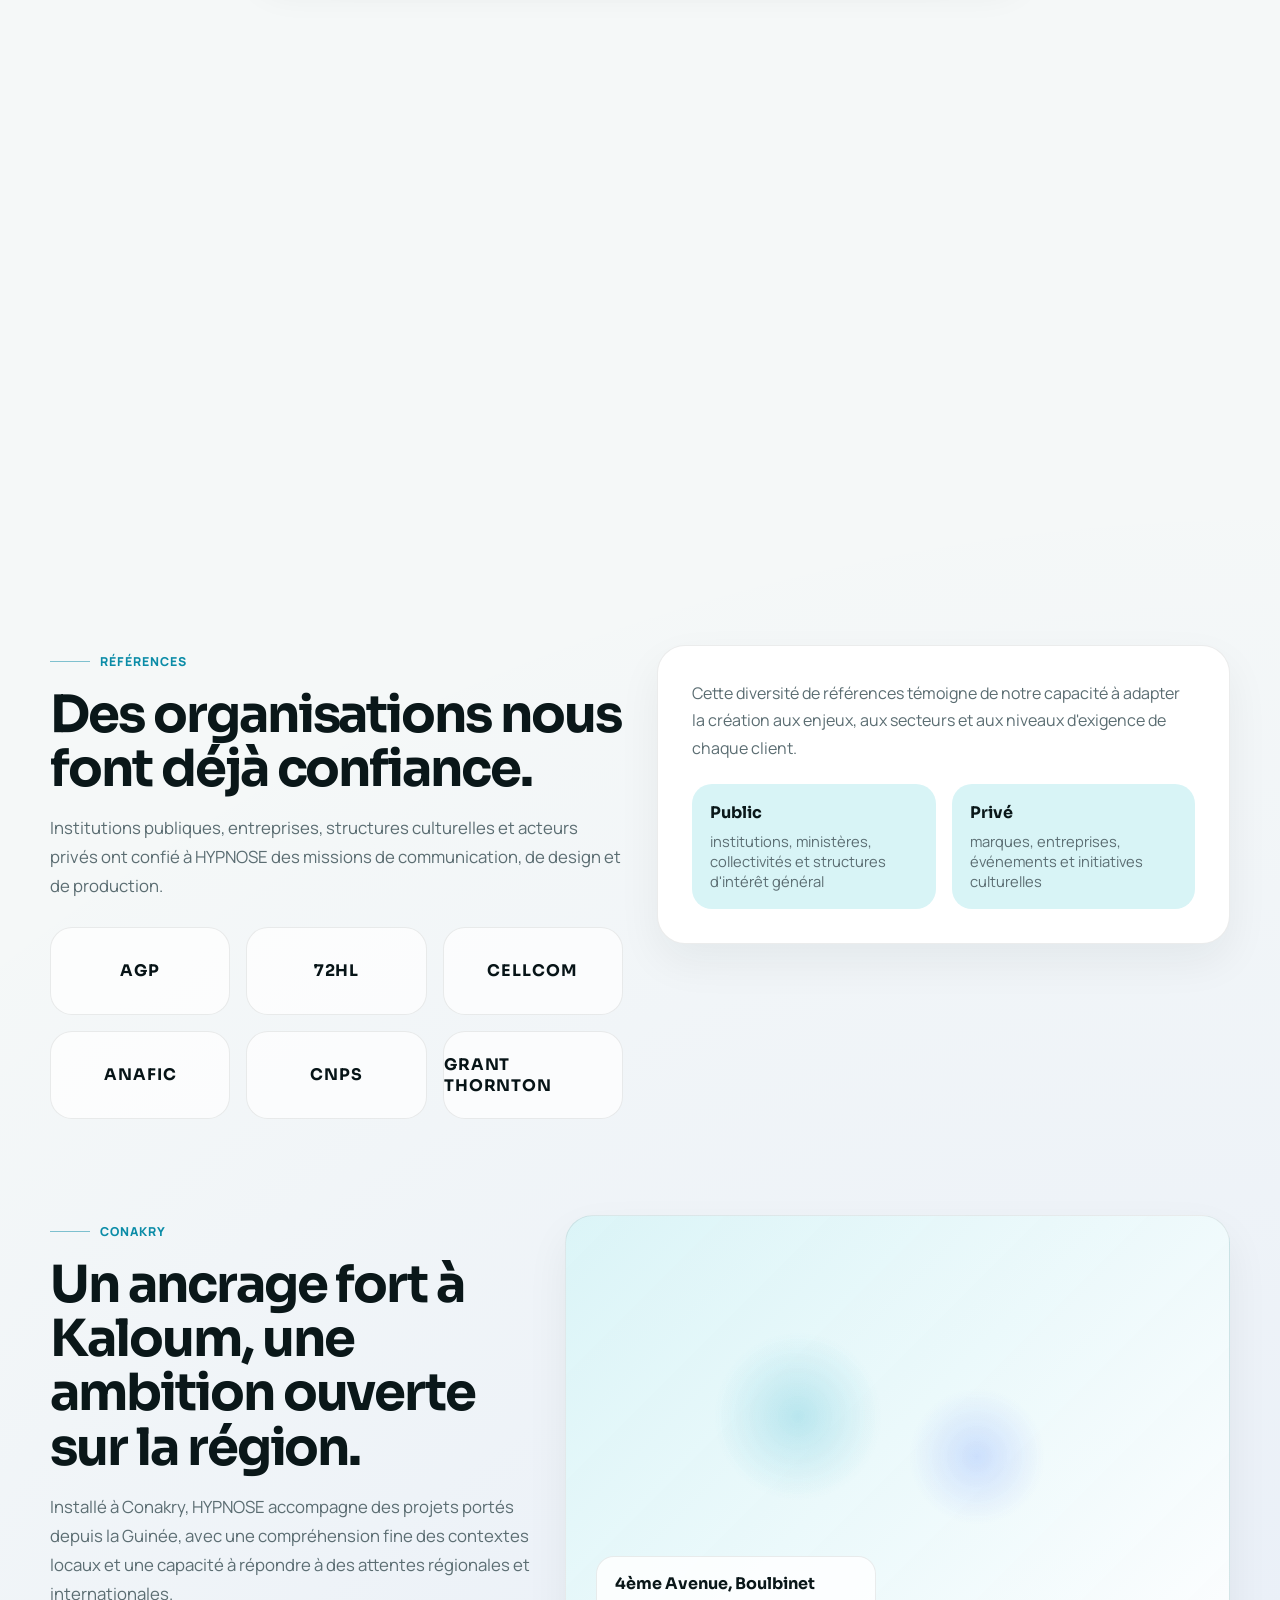
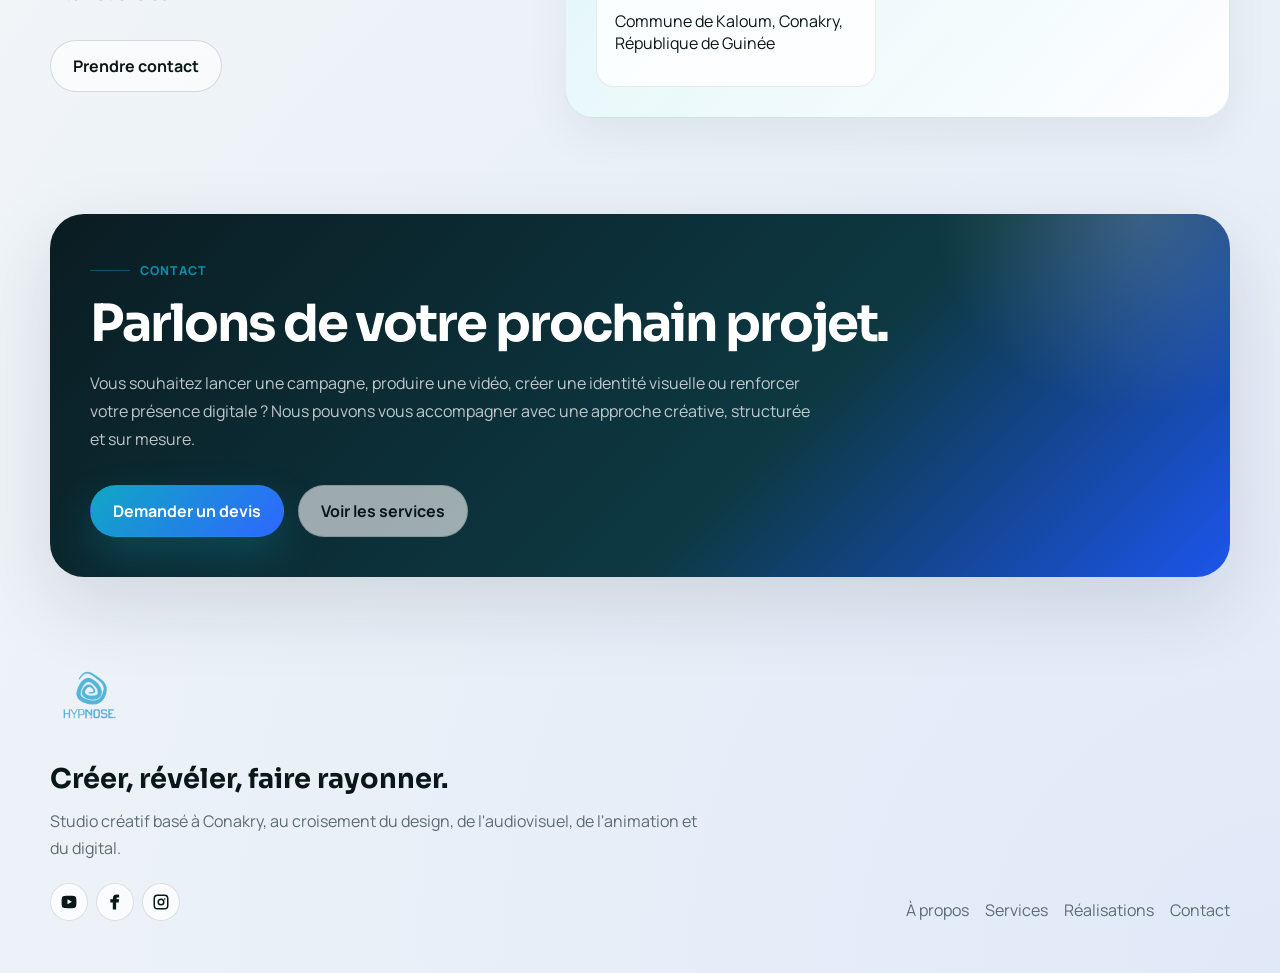
==== commit 8e8ddba7: "Add files via upload" ====
--- a/index.html
+++ b/index.html
@@ -390,7 +390,7 @@
               <a class="social-link social-link-youtube" href="https://www.youtube.com/@mamadyfr" aria-label="YouTube">
                 <svg viewBox="0 0 24 24" aria-hidden="true"><path d="M21.6 7.2s-.2-1.6-.9-2.3c-.9-.9-1.9-.9-2.4-1C15 3.6 12 3.6 12 3.6s-3 0-6.3.3c-.5.1-1.5.1-2.4 1-.7.7-.9 2.3-.9 2.3S2.1 9.1 2.1 11v1.8c0 1.9.3 3.8.3 3.8s.2 1.6.9 2.3c.9.9 2.1.9 2.6 1 1.9.2 6.1.3 6.1.3s3 0 6.3-.3c.5-.1 1.5-.1 2.4-1 .7-.7.9-2.3.9-2.3s.3-1.9.3-3.8V11c0-1.9-.3-3.8-.3-3.8ZM10 15.1V8.4l5.8 3.4-5.8 3.3Z"/></svg>
               </a>
-              <a class="social-link social-link-facebook" href="https://amsfox78.github.io/Hypnose/" aria-label="Facebook">
+              <a class="social-link social-link-facebook" href="https://www.facebook.com/share/18Hr2NNRL8/?mibextid=wwXIfr" aria-label="Facebook">
                 <svg viewBox="0 0 24 24" aria-hidden="true"><path d="M14.1 8.4V6.9c0-.7.5-.9 1-.9h2.4V2.2L14.2 2c-3.3 0-5.1 2-5.1 5.5v.9H5.8v4.2h3.3V22h4.4v-9.4h3.4l.6-4.2h-4Z"/></svg>
               </a>
               <a class="social-link social-link-instagram" href="#" aria-label="Instagram">
